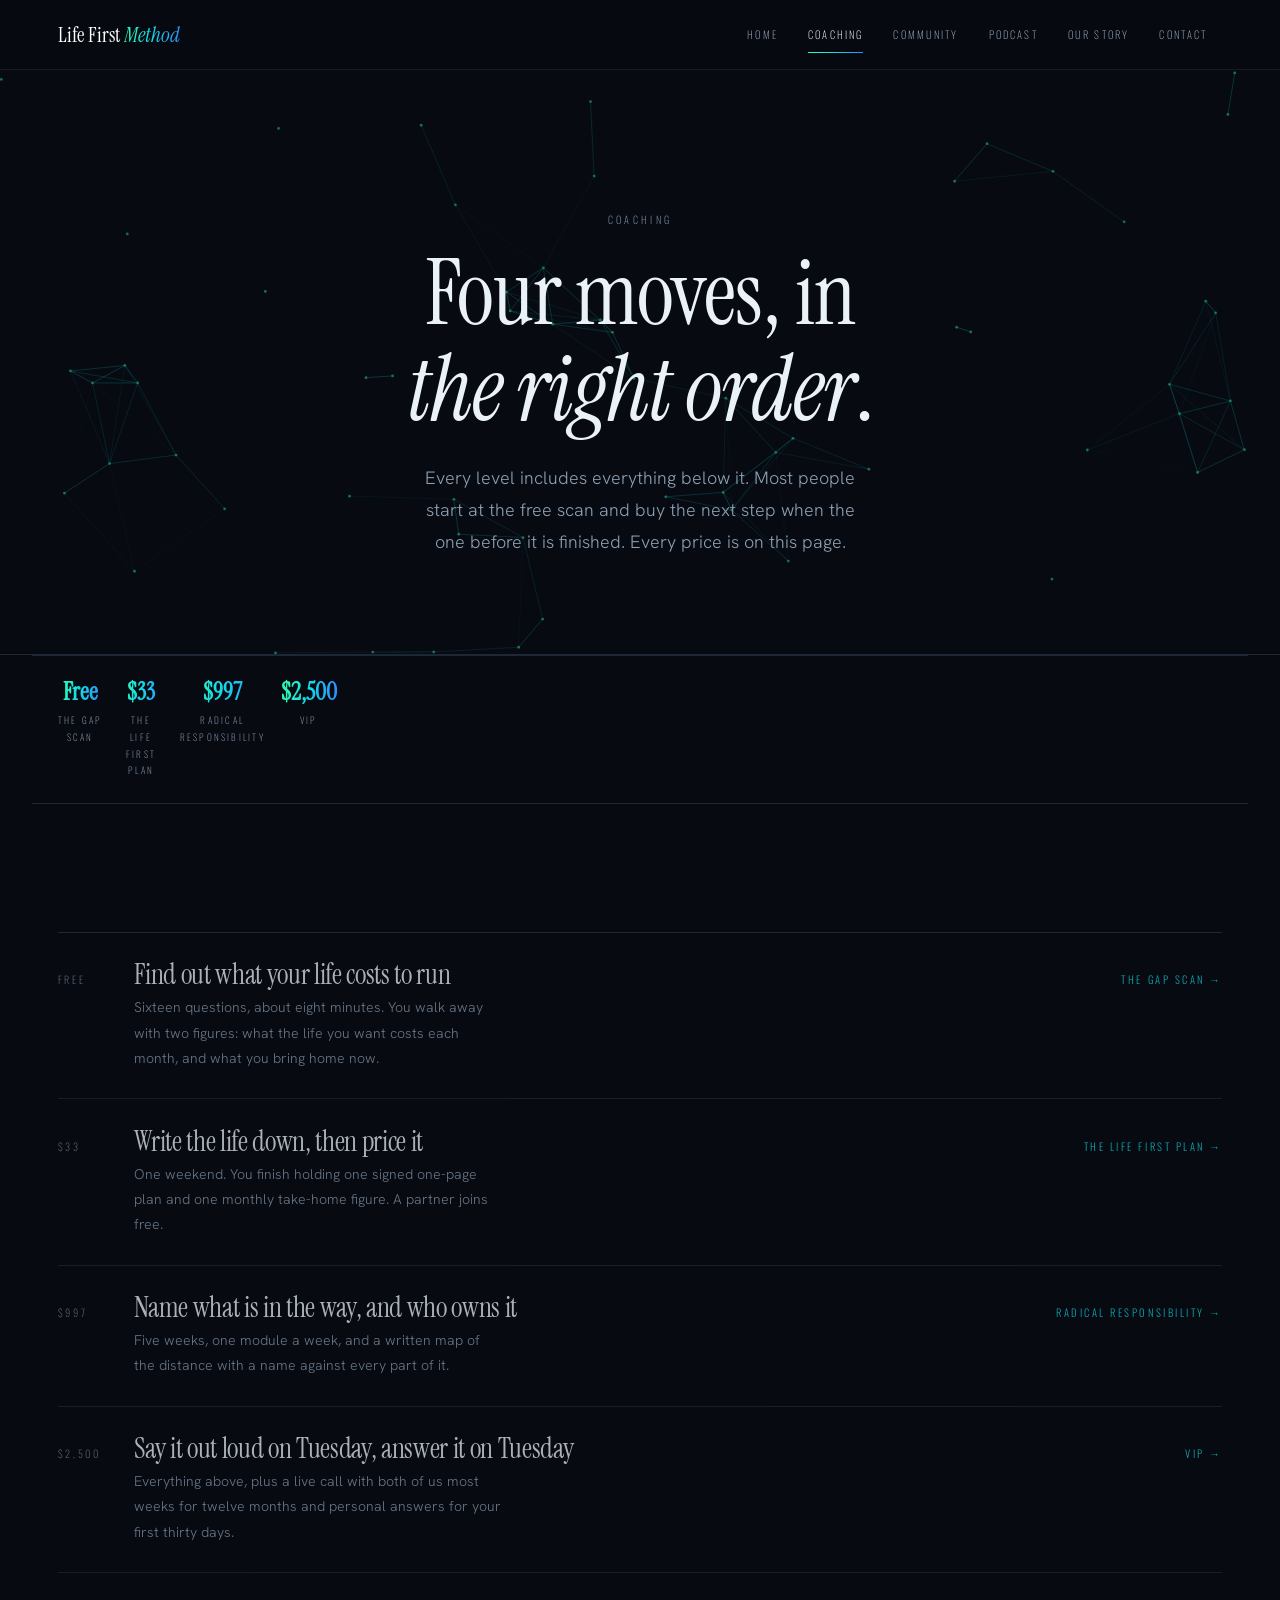
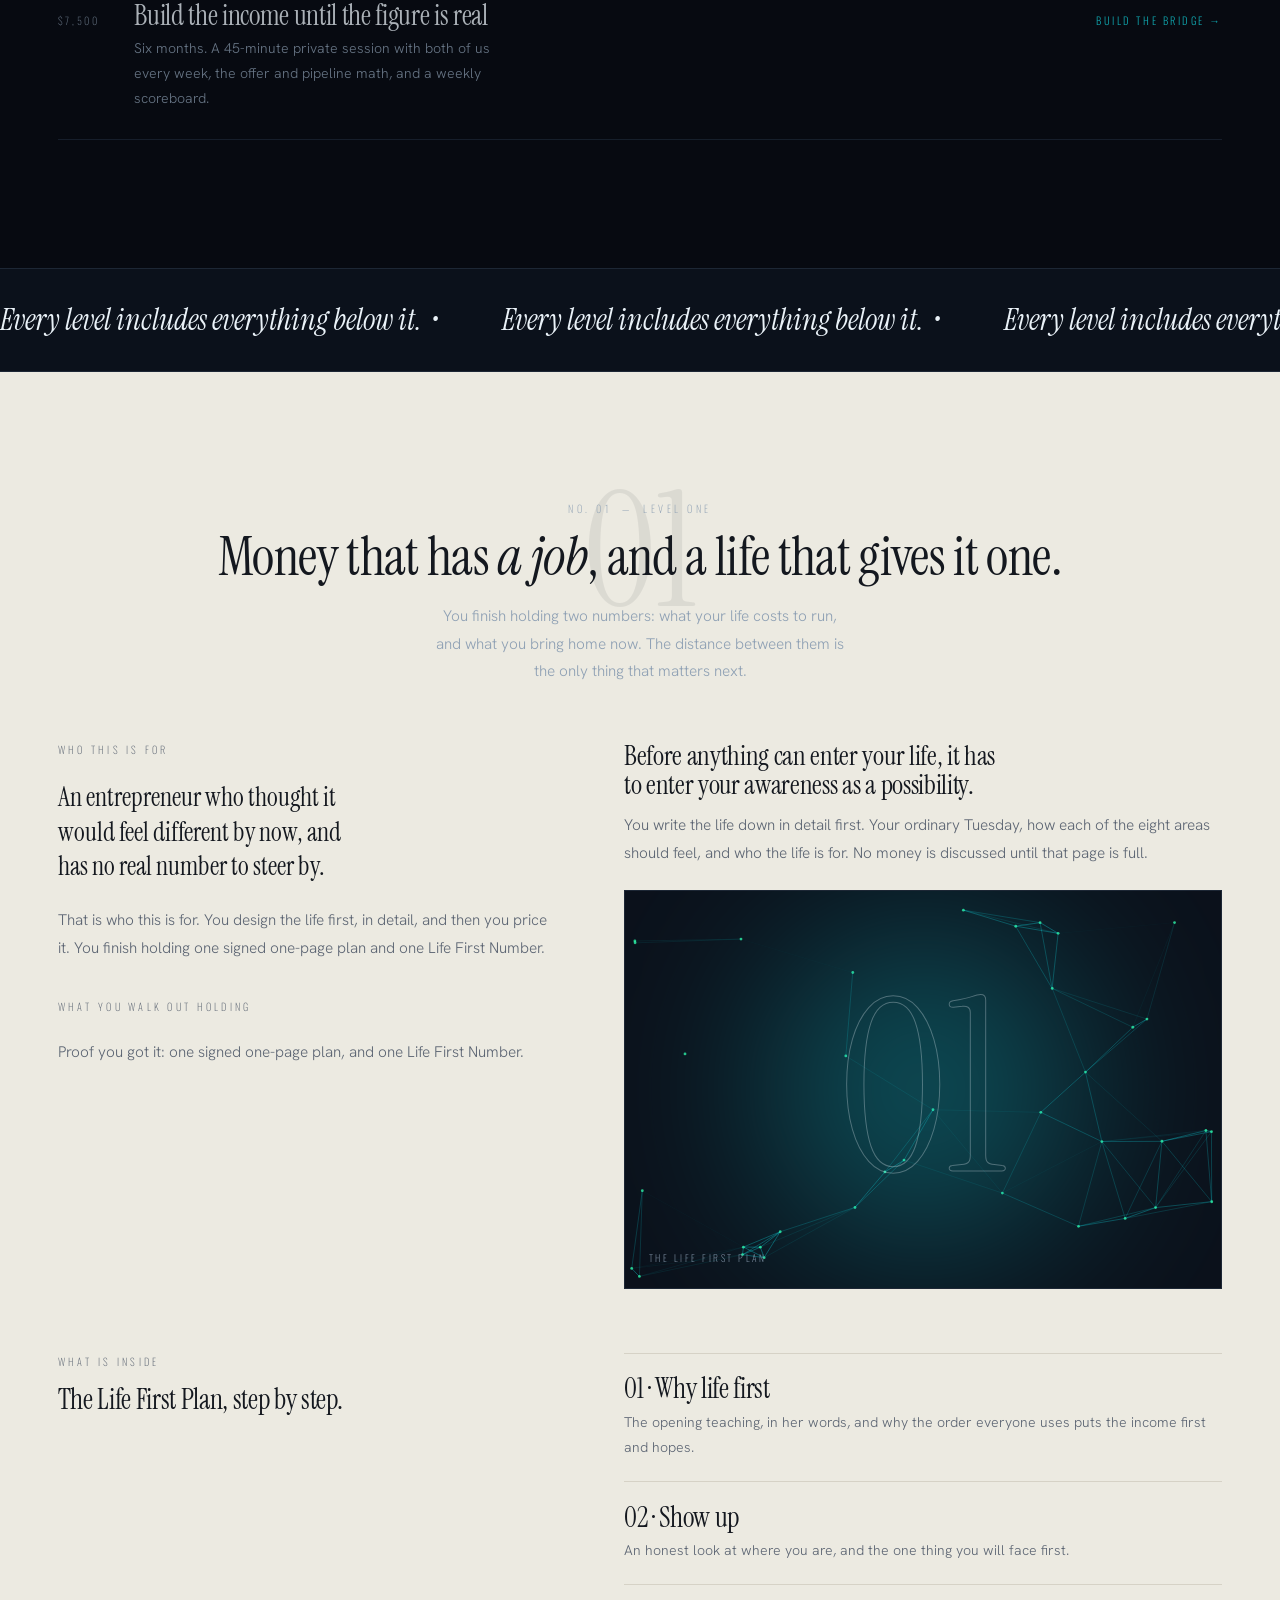
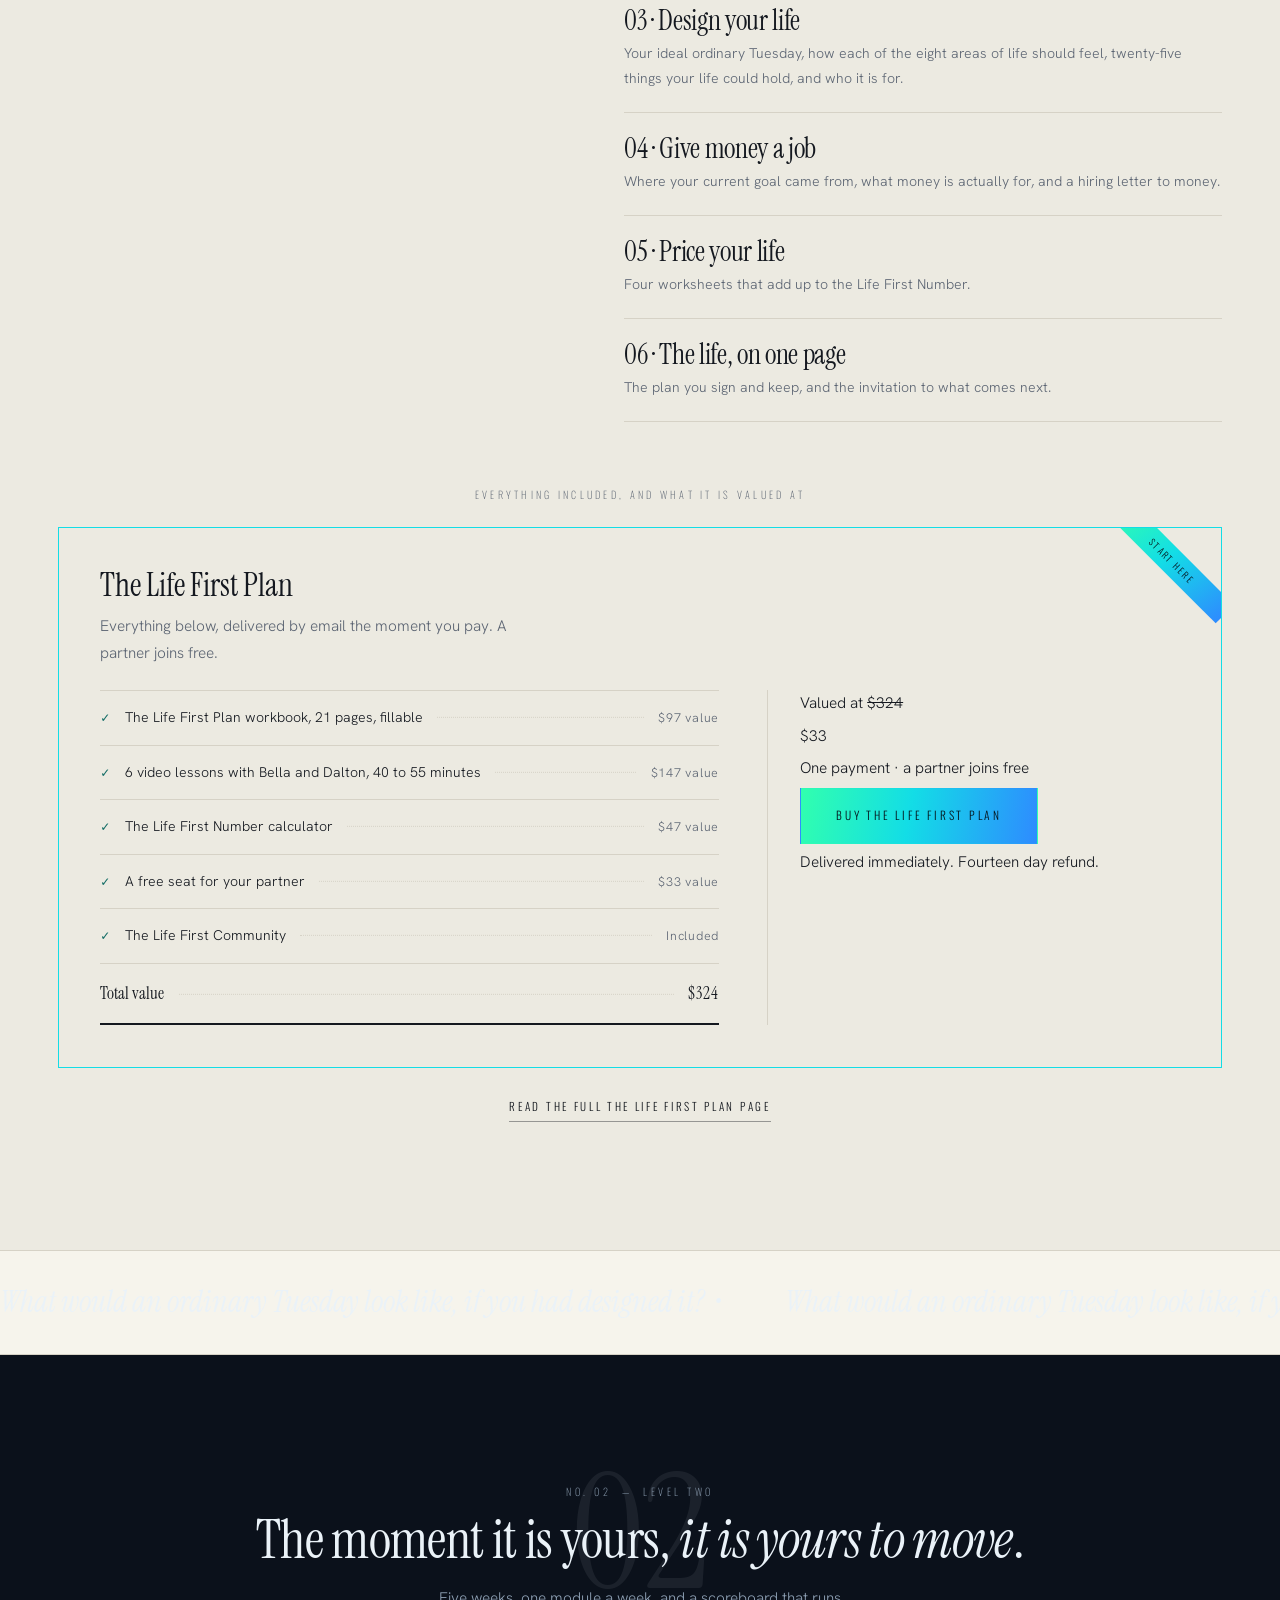
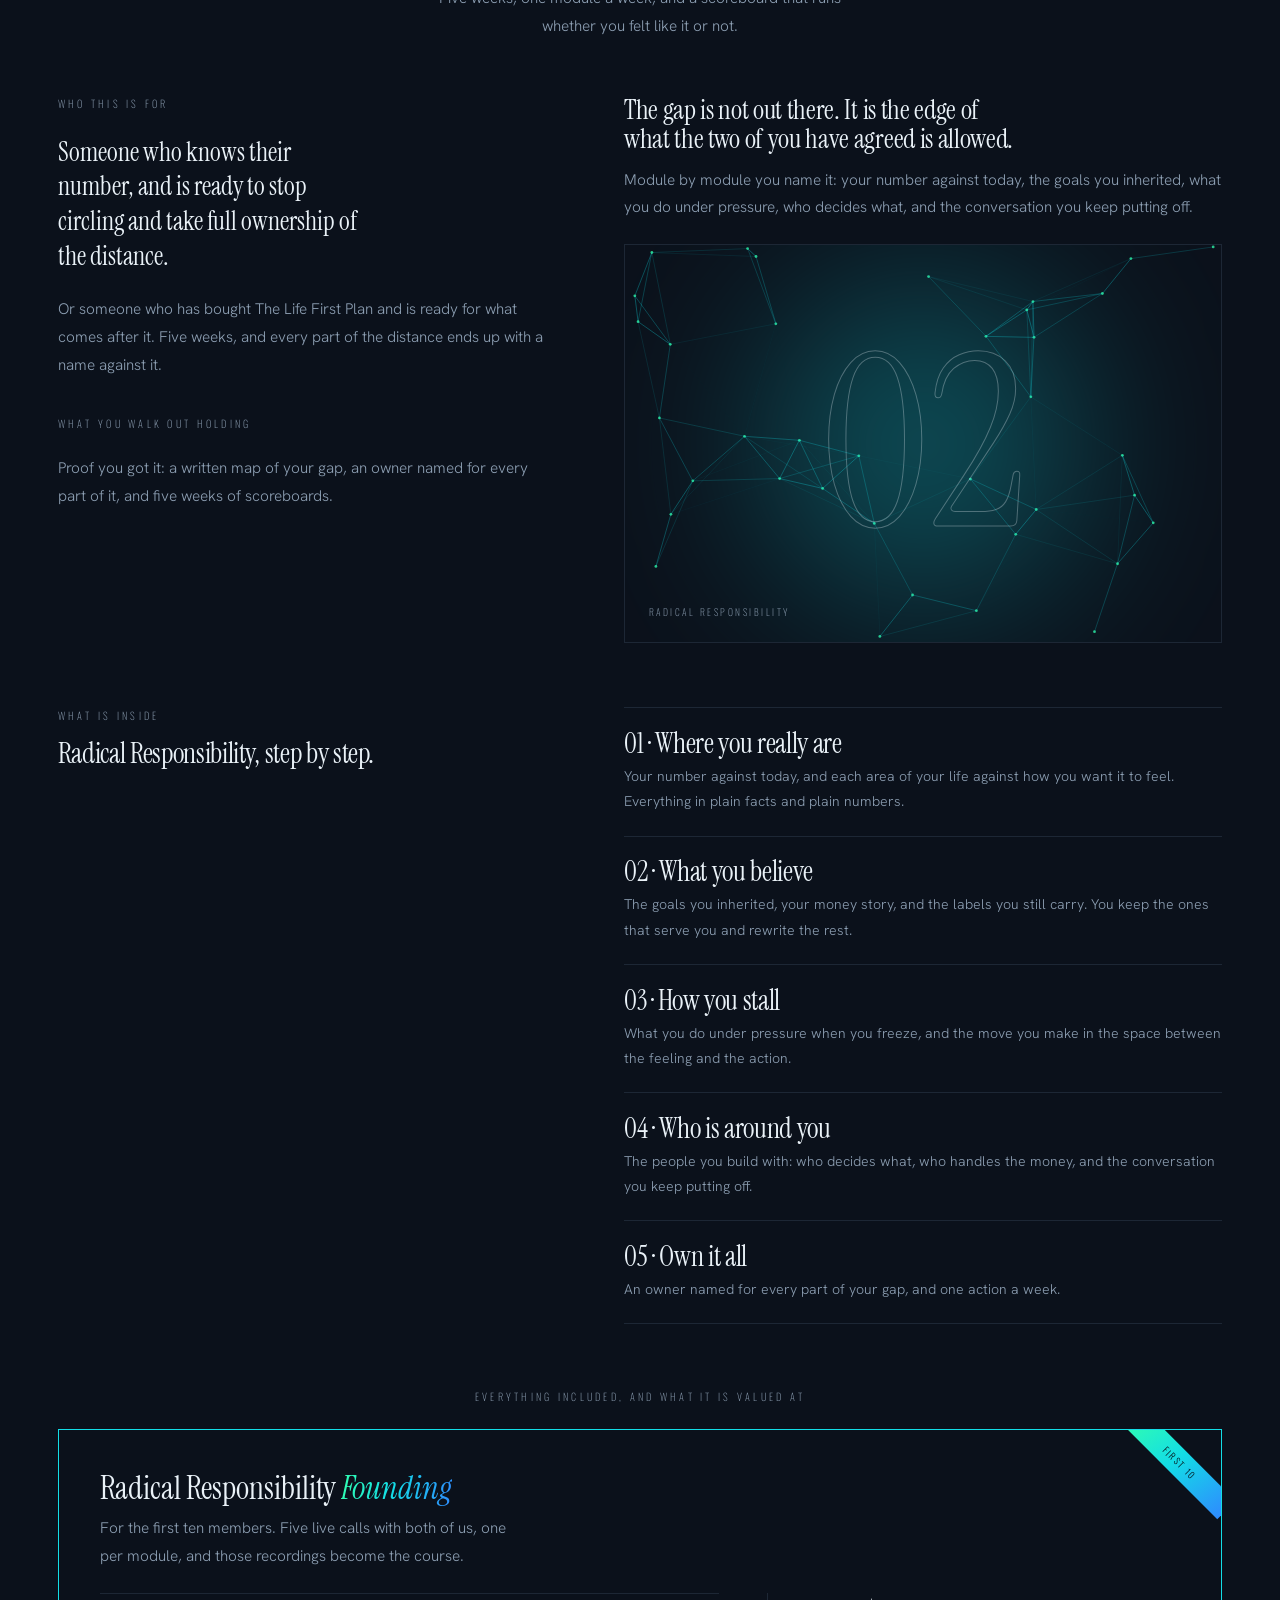
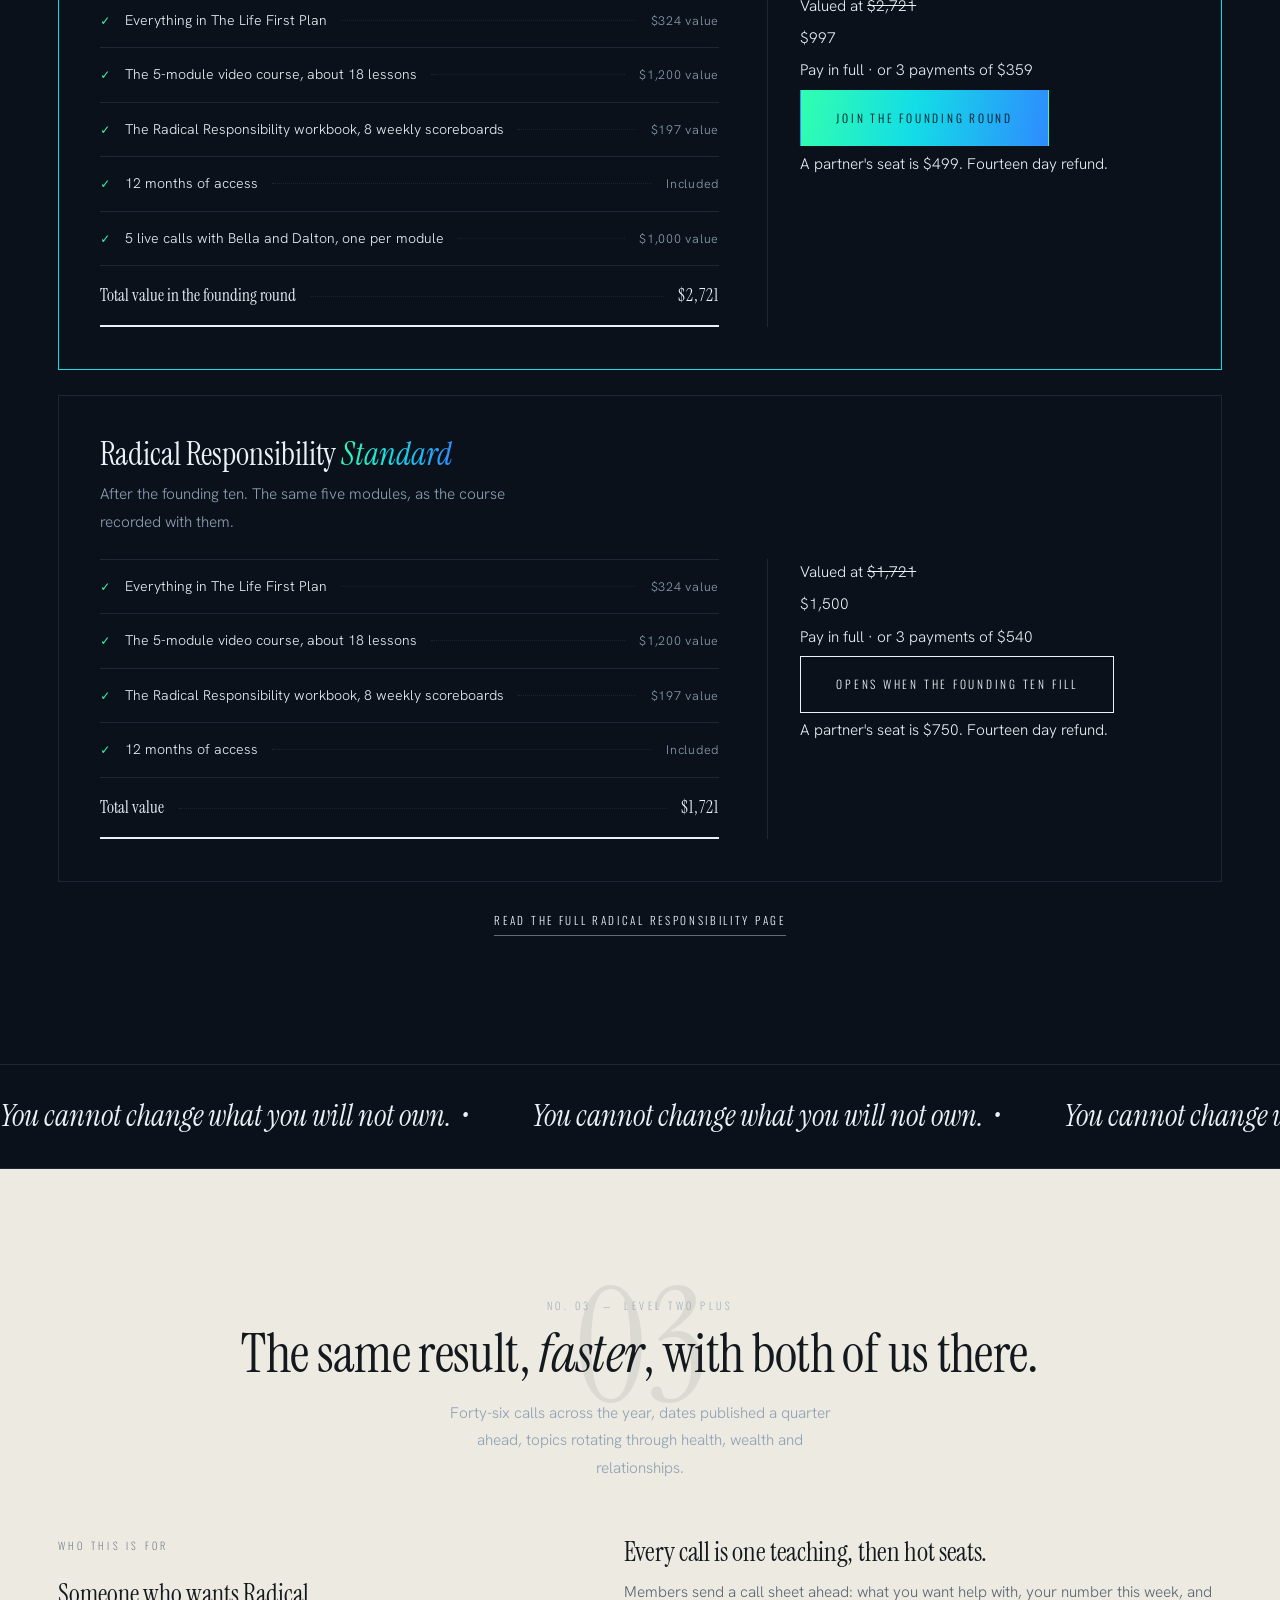
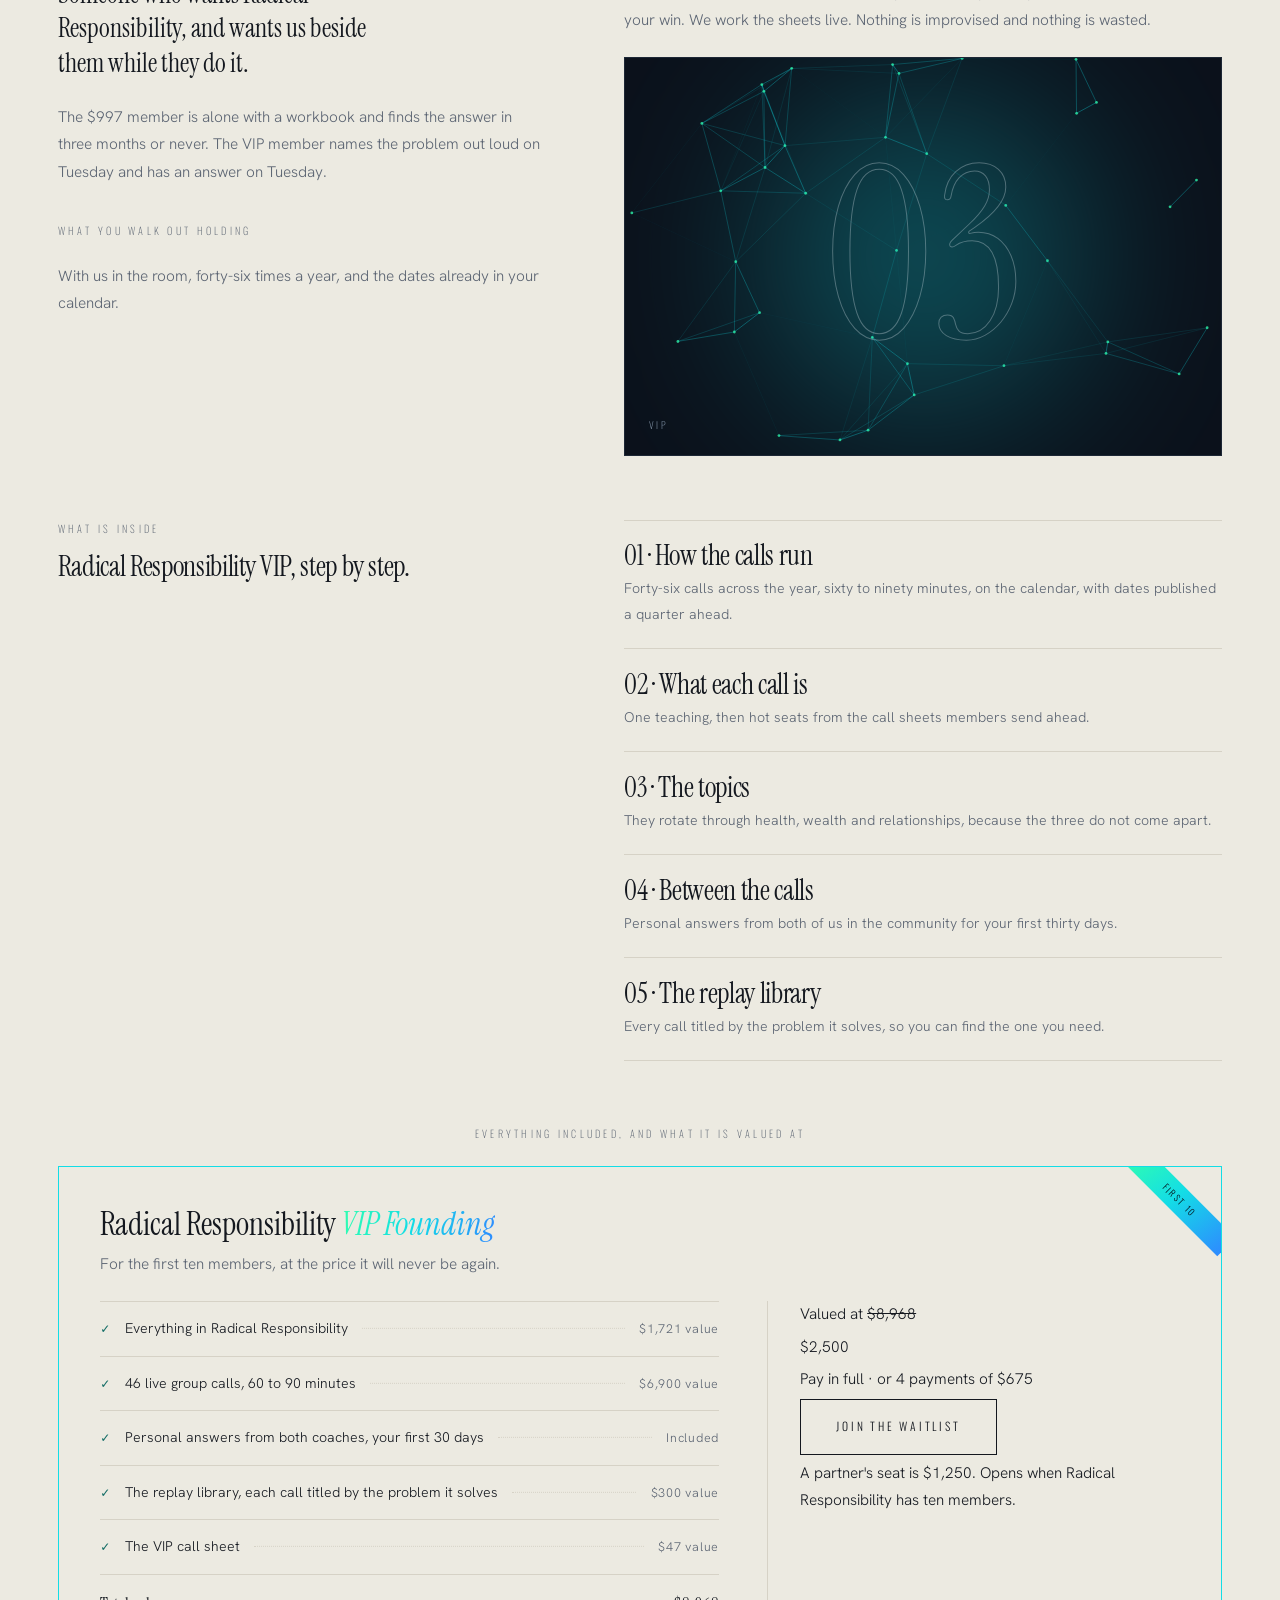
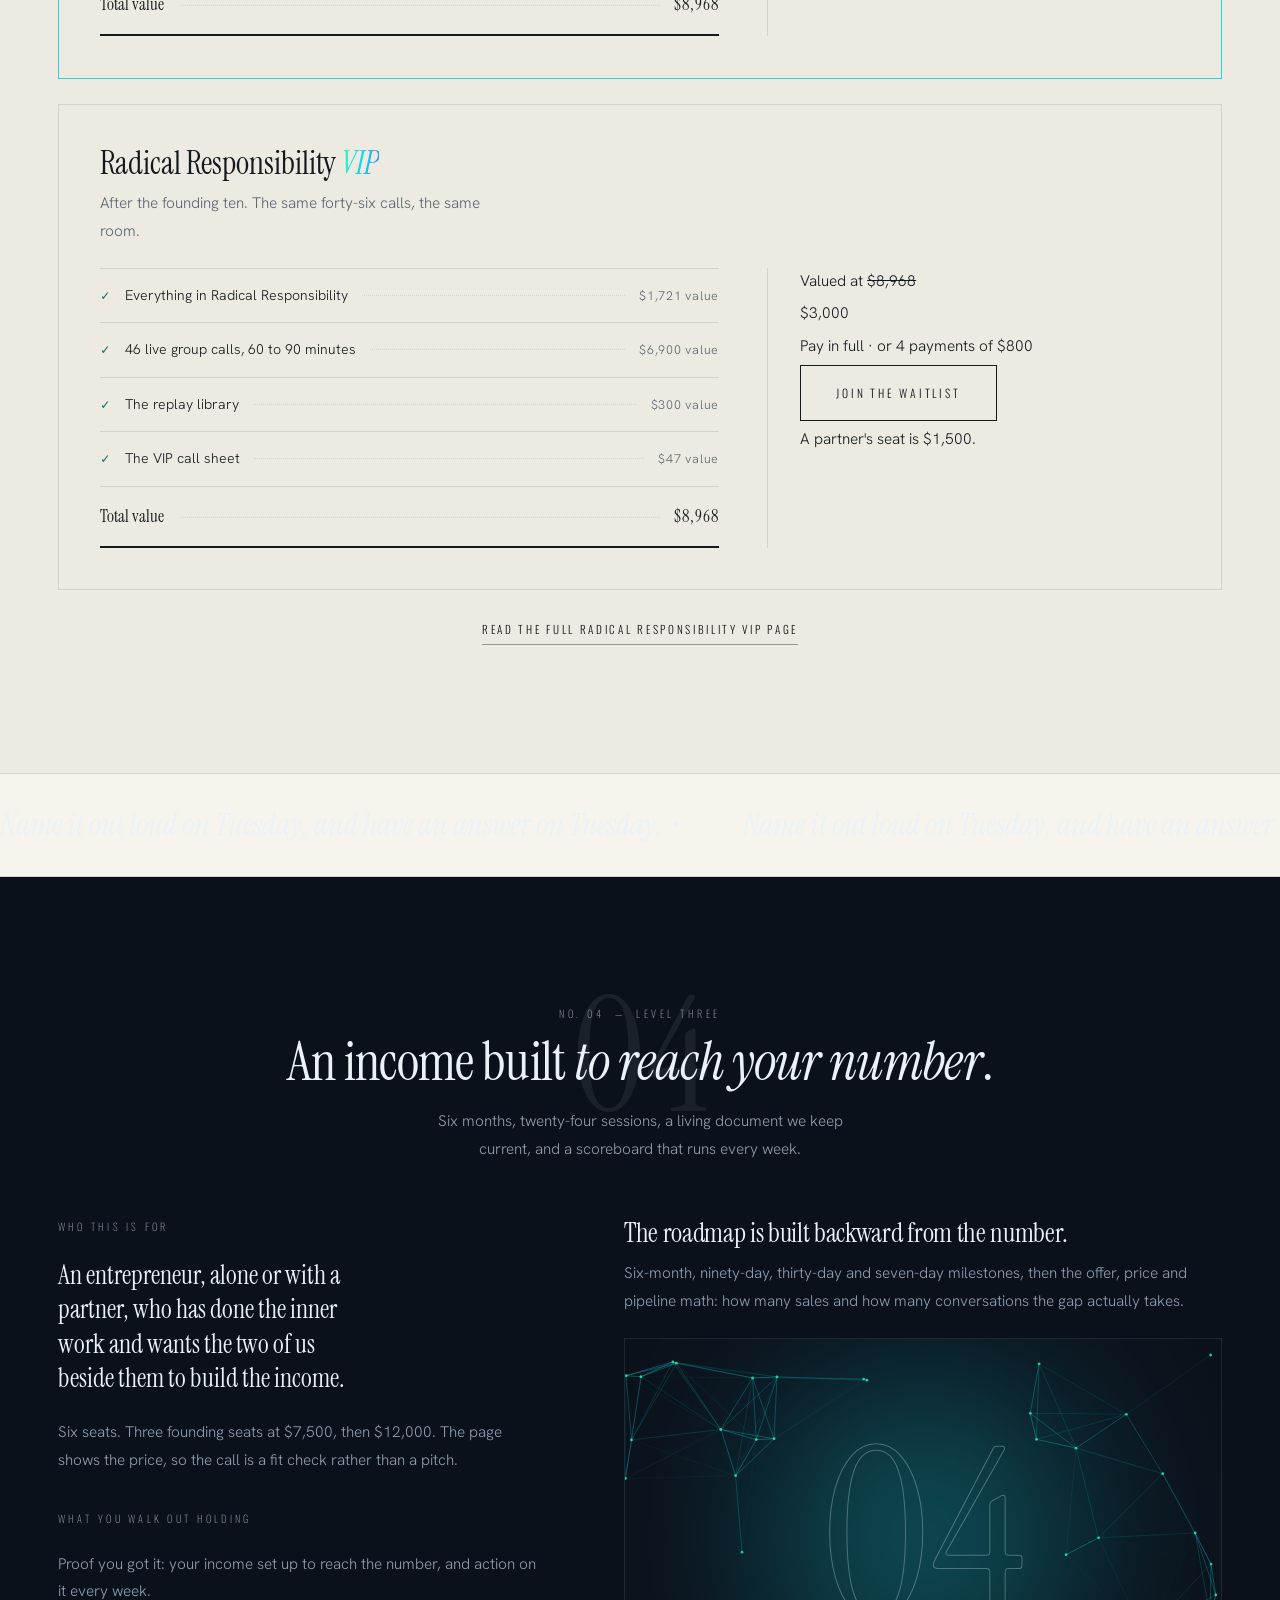
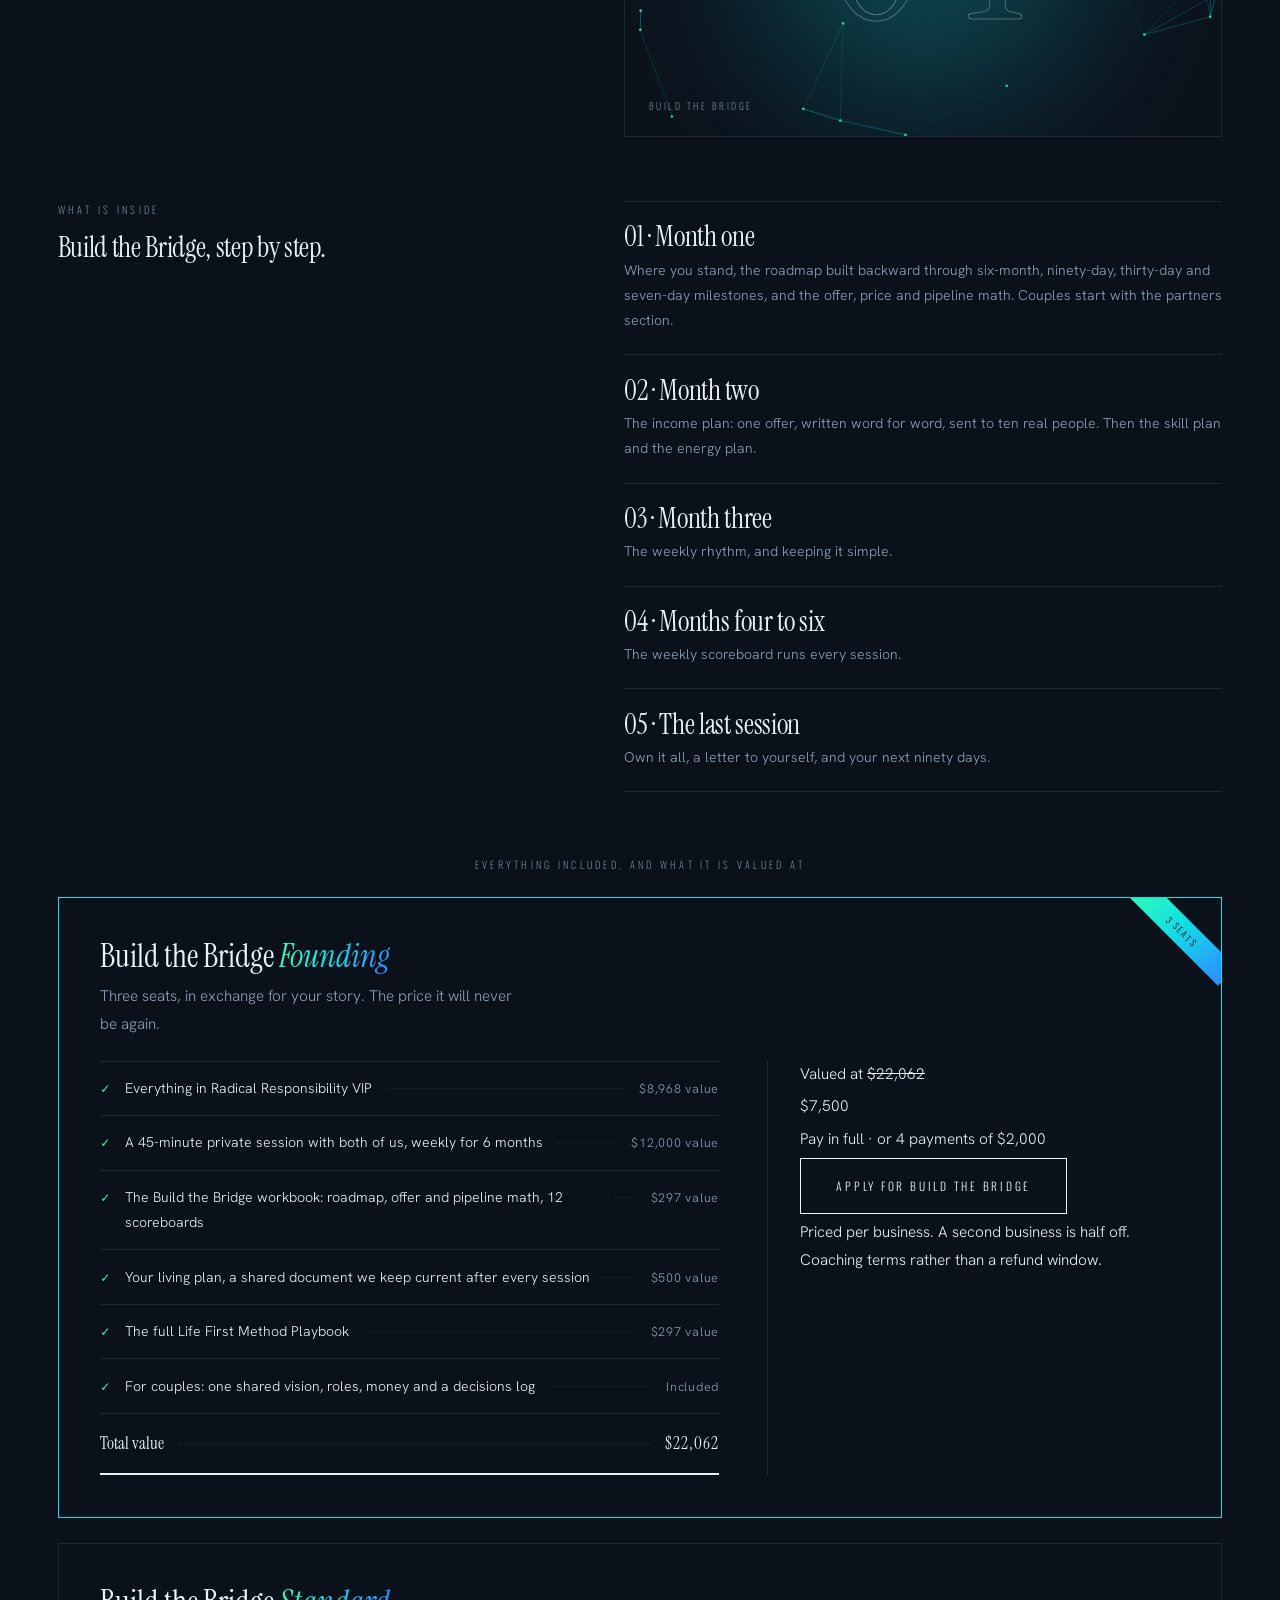
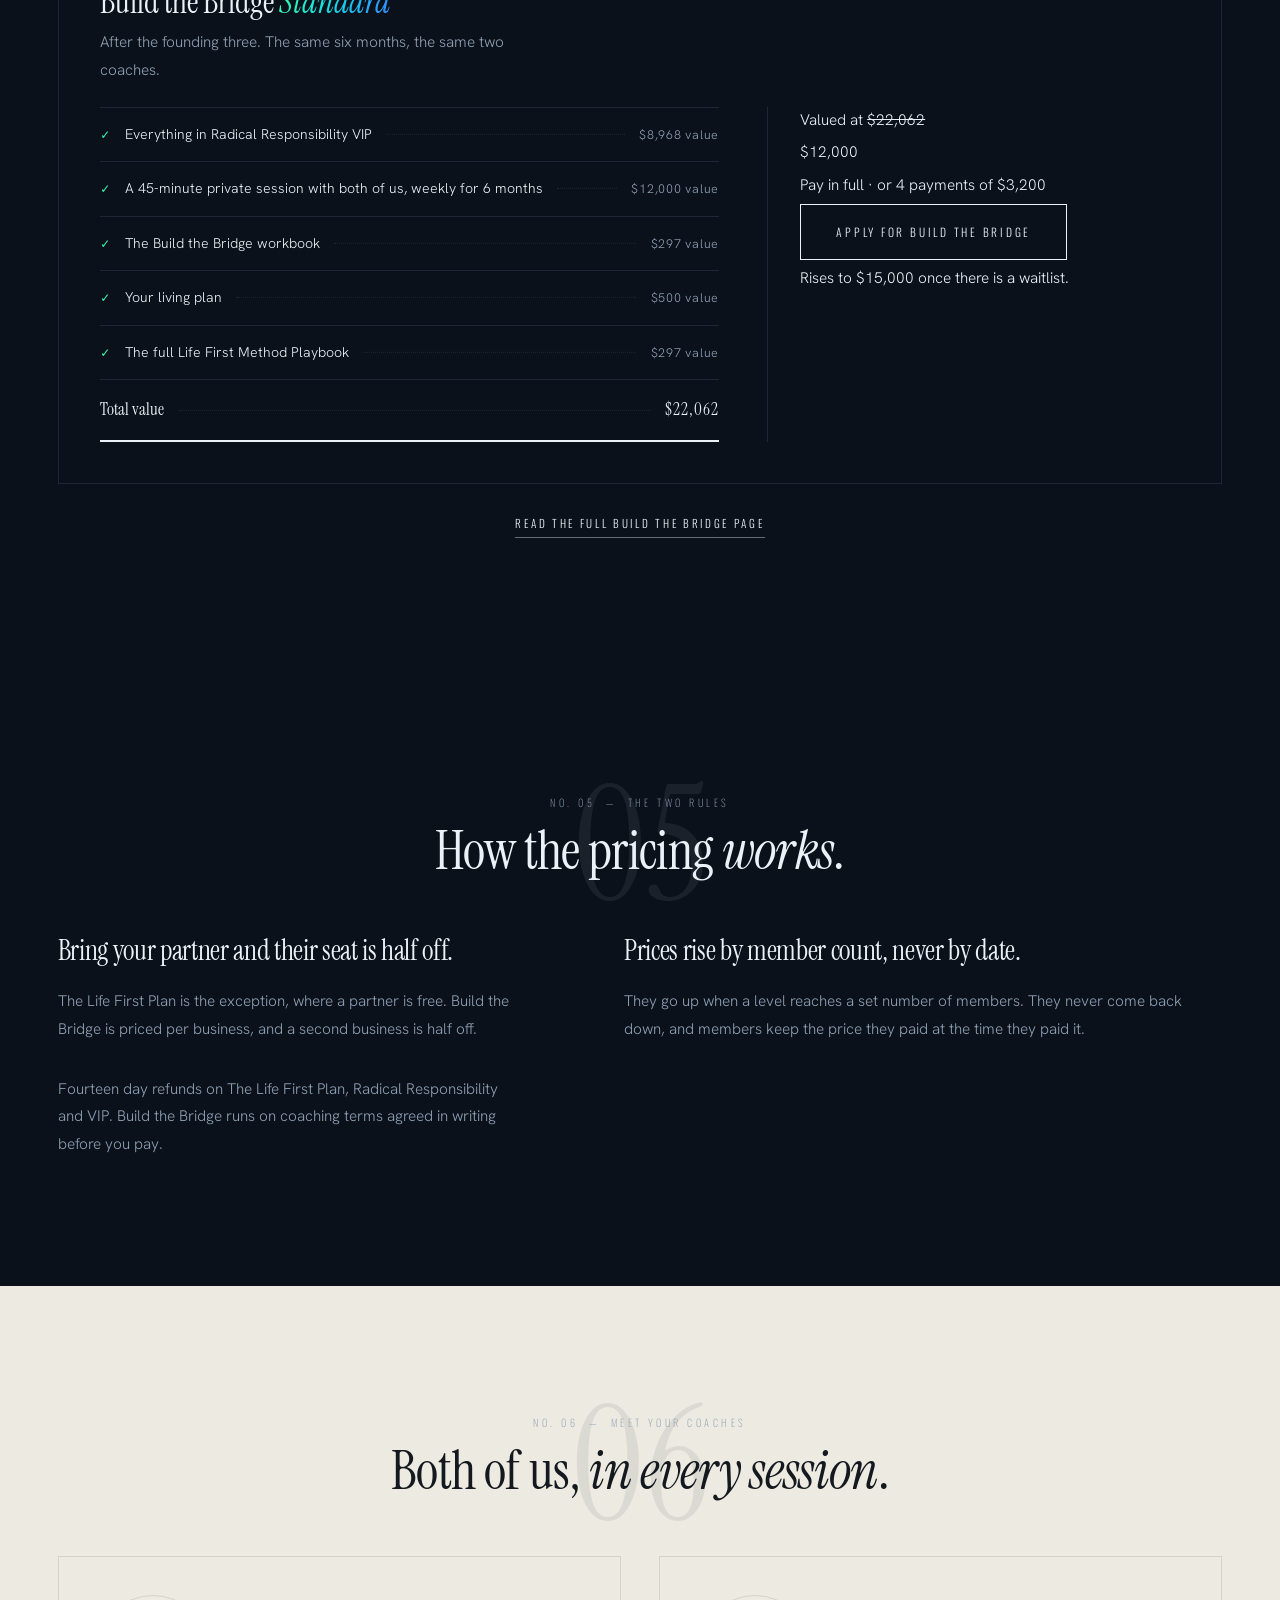
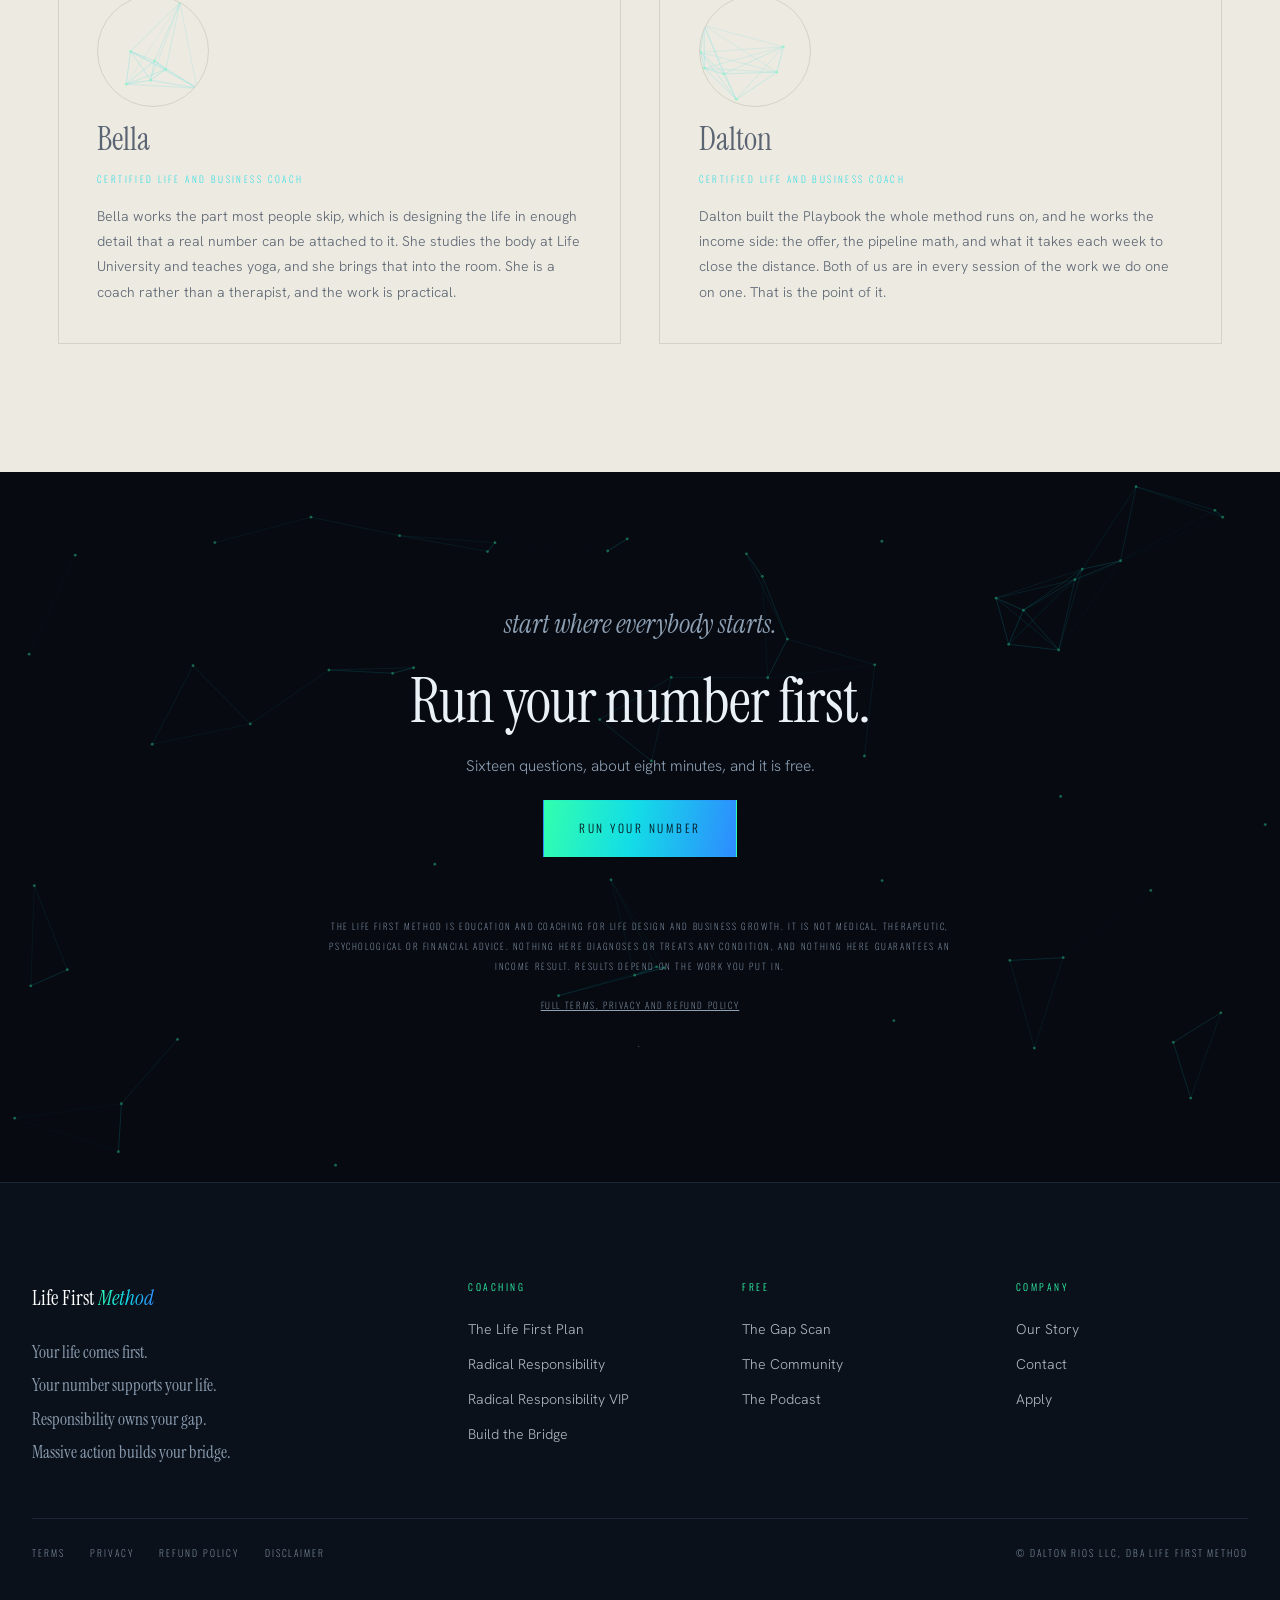
==== work.html @ 4bb2bdd2 "Life First Method: eleven real pages, value stacks on Coaching Six tabs that are six separate files," ====
<!doctype html><html lang="en"><head><meta charset="utf-8"><meta name="viewport" content="width=device-width,initial-scale=1,viewport-fit=cover"><title>Coaching | Life First Method</title><link rel="preconnect" href="https://fonts.gstatic.com" crossorigin><link href="https://fonts.googleapis.com/css2?family=Hanken+Grotesk:wght@300;400;500&family=Instrument+Serif:ital@0;1&family=Oswald:wght@200;300&display=swap" rel="stylesheet"><link rel="stylesheet" href="site.css"></head><body><div id="prog" aria-hidden="true"></div><nav><div class="bar"><a class="mark" href="index.html">Life First <i>Method</i></a><div class="tabs"><a href="index.html">Home</a><a href="work.html" aria-current="page">Coaching</a><a href="community.html">Community</a><a href="podcast.html">Podcast</a><a href="story.html">Our Story</a><a href="contact.html">Contact</a></div></div></nav>
<header class="phead"><canvas class="flow" data-alpha=".4" aria-hidden="true"></canvas><div class="wrap in" style="text-align:center">
  <p class="label rev" style="text-align:center">Coaching</p>
  <h1 class="rev" style="--d:80ms;margin-inline:auto;text-align:center">Four moves, in <i>the right order</i>.</h1>
  <p class="sub rev" style="--d:160ms;margin-inline:auto;text-align:center">Every level includes everything below it. Most people start at the free scan and buy the next step when the one before it is finished. Every price is on this page.</p>
</div></header>
<div class="wrap" style="border-block:1px solid var(--line)"><div class="stats" style="padding-block:1.5rem"><div class="stats"><div class="stat"><b style="font-size:clamp(1.1rem,2.4vw,1.5rem)">Free</b><span>The Gap Scan</span></div><div class="stat"><b style="font-size:clamp(1.1rem,2.4vw,1.5rem)">$33</b><span>The Life First Plan</span></div><div class="stat"><b style="font-size:clamp(1.1rem,2.4vw,1.5rem)">$997</b><span>Radical Responsibility</span></div><div class="stat"><b style="font-size:clamp(1.1rem,2.4vw,1.5rem)">$2,500</b><span>VIP</span></div></div></div></div>

<section><div class="wrap"><div class="ladder rev"><a class="rung" href="index.html#scan"><span class="n">Free</span><span><h3>Find out what your life costs to run</h3><p>Sixteen questions, about eight minutes. You walk away with two figures: what the life you want costs each month, and what you bring home now.</p></span><span class="go">The Gap Scan &rarr;</span></a><a class="rung" href="#level-01"><span class="n">$33</span><span><h3>Write the life down, then price it</h3><p>One weekend. You finish holding one signed one-page plan and one monthly take-home figure. A partner joins free.</p></span><span class="go">The Life First Plan &rarr;</span></a><a class="rung" href="#level-02"><span class="n">$997</span><span><h3>Name what is in the way, and who owns it</h3><p>Five weeks, one module a week, and a written map of the distance with a name against every part of it.</p></span><span class="go">Radical Responsibility &rarr;</span></a><a class="rung" href="#level-03"><span class="n">$2,500</span><span><h3>Say it out loud on Tuesday, answer it on Tuesday</h3><p>Everything above, plus a live call with both of us most weeks for twelve months and personal answers for your first thirty days.</p></span><span class="go">VIP &rarr;</span></a><a class="rung" href="#level-04"><span class="n">$7,500</span><span><h3>Build the income until the figure is real</h3><p>Six months. A 45-minute private session with both of us every week, the offer and pipeline math, and a weekly scoreboard.</p></span><span class="go">Build the Bridge &rarr;</span></a></div></div></section>
<div class="marq" aria-hidden="true"><div><span>Every level includes everything below it. &nbsp;&bull;&nbsp; </span><span>Every level includes everything below it. &nbsp;&bull;&nbsp; </span><span>Every level includes everything below it. &nbsp;&bull;&nbsp; </span></div></div>

<section class="light" id="level-01"><div class="wrap">
  <div class="numhead rev"><span class="ghost" aria-hidden="true">01</span><p class="no">No. 01 &nbsp;&mdash;&nbsp; Level one</p><h2>Money that has <i>a job</i>, and a life that gives it one.</h2><p class="sub">You finish holding two numbers: what your life costs to run, and what you bring home now. The distance between them is the only thing that matters next.</p></div>
  <div class="cols" style="margin-bottom:clamp(2.5rem,6vw,4rem)">
    <div class="stack rev">
      <p class="label">Who this is for</p>
      <p style="font-family:var(--serif);font-size:clamp(1.2rem,2.2vw,1.6rem);line-height:1.35;max-width:26ch">An entrepreneur who thought it would feel different by now, and has no real number to steer by.</p>
      <p class="soft measure">That is who this is for. You design the life first, in detail, and then you price it. You finish holding one signed one-page plan and one Life First Number.</p>
      <p class="label" style="margin-top:.8rem">What you walk out holding</p>
      <p class="soft measure">Proof you got it: one signed one-page plan, and one Life First Number.</p>
    </div>
    <div class="rev" style="--d:120ms">
      <h3 style="font-size:clamp(1.2rem,2.4vw,1.7rem);margin-bottom:.8rem">Before anything can enter your life, it has to enter your awareness as a possibility.</h3>
      <p class="soft" style="margin-bottom:1.4rem">You write the life down in detail first. Your ordinary Tuesday, how each of the eight areas should feel, and who the life is for. No money is discussed until that page is full.</p>
      <div class="art wide"><canvas class="flow" data-alpha=".35" aria-hidden="true"></canvas><div class="glow" style="width:20rem;height:20rem;background:#13DDE6" aria-hidden="true"></div><span class="numeral">01</span><p class="cap">The Life First Plan</p></div>
    </div>
  </div>

  <div class="cols" style="margin-bottom:clamp(2.5rem,6vw,4rem)">
    <div class="stack s rev"><p class="label">What is inside</p><h3>The Life First Plan, step by step.</h3></div>
    <div class="list rev" style="--d:100ms"><div class="li"><h3>01 &middot; Why life first</h3><p>The opening teaching, in her words, and why the order everyone uses puts the income first and hopes.</p></div><div class="li"><h3>02 &middot; Show up</h3><p>An honest look at where you are, and the one thing you will face first.</p></div><div class="li"><h3>03 &middot; Design your life</h3><p>Your ideal ordinary Tuesday, how each of the eight areas of life should feel, twenty-five things your life could hold, and who it is for.</p></div><div class="li"><h3>04 &middot; Give money a job</h3><p>Where your current goal came from, what money is actually for, and a hiring letter to money.</p></div><div class="li"><h3>05 &middot; Price your life</h3><p>Four worksheets that add up to the Life First Number.</p></div><div class="li"><h3>06 &middot; The life, on one page</h3><p>The plan you sign and keep, and the invitation to what comes next.</p></div></div>
  </div>

  <p class="label rev" style="text-align:center;margin-bottom:1.4rem">Everything included, and what it is valued at</p>
  <div class="plan hot rev"><span class="ribbon">Start here</span><p class="ptitle">The Life First Plan</p><p class="soft" style="margin-top:.7rem;max-width:46ch">Everything below, delivered by email the moment you pay. A partner joins free.</p><div class="planbody"><div><div class="stackbox"><div class="srow"><span class="tick">&#10003;</span><span class="what">The Life First Plan workbook, 21 pages, fillable</span><span class="dots"></span><span class="val">$97 value</span></div><div class="srow"><span class="tick">&#10003;</span><span class="what">6 video lessons with Bella and Dalton, 40 to 55 minutes</span><span class="dots"></span><span class="val">$147 value</span></div><div class="srow"><span class="tick">&#10003;</span><span class="what">The Life First Number calculator</span><span class="dots"></span><span class="val">$47 value</span></div><div class="srow"><span class="tick">&#10003;</span><span class="what">A free seat for your partner</span><span class="dots"></span><span class="val">$33 value</span></div><div class="srow"><span class="tick">&#10003;</span><span class="what">The Life First Community</span><span class="dots"></span><span class="val">Included</span></div><div class="srow total"><span class="what">Total value</span><span class="dots"></span><span class="val">$324</span></div></div></div><div class="priceside"><span class="was">Valued at <s>$324</s></span><span class="now">$33</span><span class="terms">One payment &middot; a partner joins free</span><a class="btn btn-key" href="https://buy.stripe.com/00w5kD6Sc6xf2SgbfxbV60a" rel="noopener">Buy The Life First Plan</a><p class="fine">Delivered immediately. Fourteen day refund.</p></div></div></div>
  <div style="text-align:center;margin-top:1.4rem"><a class="link rev" href="plan.html">Read the full The Life First Plan page</a></div>
</div></section>
<div class="marq" aria-hidden="true"><div><span>What would an ordinary Tuesday look like, if you had designed it? &nbsp;&bull;&nbsp; </span><span>What would an ordinary Tuesday look like, if you had designed it? &nbsp;&bull;&nbsp; </span><span>What would an ordinary Tuesday look like, if you had designed it? &nbsp;&bull;&nbsp; </span></div></div>
<section class="mid" id="level-02"><div class="wrap">
  <div class="numhead rev"><span class="ghost" aria-hidden="true">02</span><p class="no">No. 02 &nbsp;&mdash;&nbsp; Level two</p><h2>The moment it is yours, <i>it is yours to move</i>.</h2><p class="sub">Five weeks, one module a week, and a scoreboard that runs whether you felt like it or not.</p></div>
  <div class="cols" style="margin-bottom:clamp(2.5rem,6vw,4rem)">
    <div class="stack rev">
      <p class="label">Who this is for</p>
      <p style="font-family:var(--serif);font-size:clamp(1.2rem,2.2vw,1.6rem);line-height:1.35;max-width:26ch">Someone who knows their number, and is ready to stop circling and take full ownership of the distance.</p>
      <p class="soft measure">Or someone who has bought The Life First Plan and is ready for what comes after it. Five weeks, and every part of the distance ends up with a name against it.</p>
      <p class="label" style="margin-top:.8rem">What you walk out holding</p>
      <p class="soft measure">Proof you got it: a written map of your gap, an owner named for every part of it, and five weeks of scoreboards.</p>
    </div>
    <div class="rev" style="--d:120ms">
      <h3 style="font-size:clamp(1.2rem,2.4vw,1.7rem);margin-bottom:.8rem">The gap is not out there. It is the edge of what the two of you have agreed is allowed.</h3>
      <p class="soft" style="margin-bottom:1.4rem">Module by module you name it: your number against today, the goals you inherited, what you do under pressure, who decides what, and the conversation you keep putting off.</p>
      <div class="art wide"><canvas class="flow" data-alpha=".35" aria-hidden="true"></canvas><div class="glow" style="width:20rem;height:20rem;background:#13DDE6" aria-hidden="true"></div><span class="numeral">02</span><p class="cap">Radical Responsibility</p></div>
    </div>
  </div>

  <div class="cols" style="margin-bottom:clamp(2.5rem,6vw,4rem)">
    <div class="stack s rev"><p class="label">What is inside</p><h3>Radical Responsibility, step by step.</h3></div>
    <div class="list rev" style="--d:100ms"><div class="li"><h3>01 &middot; Where you really are</h3><p>Your number against today, and each area of your life against how you want it to feel. Everything in plain facts and plain numbers.</p></div><div class="li"><h3>02 &middot; What you believe</h3><p>The goals you inherited, your money story, and the labels you still carry. You keep the ones that serve you and rewrite the rest.</p></div><div class="li"><h3>03 &middot; How you stall</h3><p>What you do under pressure when you freeze, and the move you make in the space between the feeling and the action.</p></div><div class="li"><h3>04 &middot; Who is around you</h3><p>The people you build with: who decides what, who handles the money, and the conversation you keep putting off.</p></div><div class="li"><h3>05 &middot; Own it all</h3><p>An owner named for every part of your gap, and one action a week.</p></div></div>
  </div>

  <p class="label rev" style="text-align:center;margin-bottom:1.4rem">Everything included, and what it is valued at</p>
  <div class="plan hot rev"><span class="ribbon">First 10</span><p class="ptitle">Radical Responsibility <em>Founding</em></p><p class="soft" style="margin-top:.7rem;max-width:46ch">For the first ten members. Five live calls with both of us, one per module, and those recordings become the course.</p><div class="planbody"><div><div class="stackbox"><div class="srow"><span class="tick">&#10003;</span><span class="what">Everything in The Life First Plan</span><span class="dots"></span><span class="val">$324 value</span></div><div class="srow"><span class="tick">&#10003;</span><span class="what">The 5-module video course, about 18 lessons</span><span class="dots"></span><span class="val">$1,200 value</span></div><div class="srow"><span class="tick">&#10003;</span><span class="what">The Radical Responsibility workbook, 8 weekly scoreboards</span><span class="dots"></span><span class="val">$197 value</span></div><div class="srow"><span class="tick">&#10003;</span><span class="what">12 months of access</span><span class="dots"></span><span class="val">Included</span></div><div class="srow"><span class="tick">&#10003;</span><span class="what">5 live calls with Bella and Dalton, one per module</span><span class="dots"></span><span class="val">$1,000 value</span></div><div class="srow total"><span class="what">Total value in the founding round</span><span class="dots"></span><span class="val">$2,721</span></div></div></div><div class="priceside"><span class="was">Valued at <s>$2,721</s></span><span class="now">$997</span><span class="terms">Pay in full &middot; or 3 payments of $359</span><a class="btn btn-key" href="https://buy.stripe.com/aFaeVda4og7P78w2J1bV60b" rel="noopener">Join the founding round</a><p class="fine">A partner's seat is $499. Fourteen day refund.</p></div></div></div><div class="plan rev"><p class="ptitle">Radical Responsibility <em>Standard</em></p><p class="soft" style="margin-top:.7rem;max-width:46ch">After the founding ten. The same five modules, as the course recorded with them.</p><div class="planbody"><div><div class="stackbox"><div class="srow"><span class="tick">&#10003;</span><span class="what">Everything in The Life First Plan</span><span class="dots"></span><span class="val">$324 value</span></div><div class="srow"><span class="tick">&#10003;</span><span class="what">The 5-module video course, about 18 lessons</span><span class="dots"></span><span class="val">$1,200 value</span></div><div class="srow"><span class="tick">&#10003;</span><span class="what">The Radical Responsibility workbook, 8 weekly scoreboards</span><span class="dots"></span><span class="val">$197 value</span></div><div class="srow"><span class="tick">&#10003;</span><span class="what">12 months of access</span><span class="dots"></span><span class="val">Included</span></div><div class="srow total"><span class="what">Total value</span><span class="dots"></span><span class="val">$1,721</span></div></div></div><div class="priceside"><span class="was">Valued at <s>$1,721</s></span><span class="now">$1,500</span><span class="terms">Pay in full &middot; or 3 payments of $540</span><a class="btn" href="#faq">Opens when the founding ten fill</a><p class="fine">A partner's seat is $750. Fourteen day refund.</p></div></div></div>
  <div style="text-align:center;margin-top:1.4rem"><a class="link rev" href="radical.html">Read the full Radical Responsibility page</a></div>
</div></section>
<div class="marq" aria-hidden="true"><div><span>You cannot change what you will not own. &nbsp;&bull;&nbsp; </span><span>You cannot change what you will not own. &nbsp;&bull;&nbsp; </span><span>You cannot change what you will not own. &nbsp;&bull;&nbsp; </span></div></div>
<section class="light" id="level-03"><div class="wrap">
  <div class="numhead rev"><span class="ghost" aria-hidden="true">03</span><p class="no">No. 03 &nbsp;&mdash;&nbsp; Level two plus</p><h2>The same result, <i>faster</i>, with both of us there.</h2><p class="sub">Forty-six calls across the year, dates published a quarter ahead, topics rotating through health, wealth and relationships.</p></div>
  <div class="cols" style="margin-bottom:clamp(2.5rem,6vw,4rem)">
    <div class="stack rev">
      <p class="label">Who this is for</p>
      <p style="font-family:var(--serif);font-size:clamp(1.2rem,2.2vw,1.6rem);line-height:1.35;max-width:26ch">Someone who wants Radical Responsibility, and wants us beside them while they do it.</p>
      <p class="soft measure">The $997 member is alone with a workbook and finds the answer in three months or never. The VIP member names the problem out loud on Tuesday and has an answer on Tuesday.</p>
      <p class="label" style="margin-top:.8rem">What you walk out holding</p>
      <p class="soft measure">With us in the room, forty-six times a year, and the dates already in your calendar.</p>
    </div>
    <div class="rev" style="--d:120ms">
      <h3 style="font-size:clamp(1.2rem,2.4vw,1.7rem);margin-bottom:.8rem">Every call is one teaching, then hot seats.</h3>
      <p class="soft" style="margin-bottom:1.4rem">Members send a call sheet ahead: what you want help with, your number this week, and your win. We work the sheets live. Nothing is improvised and nothing is wasted.</p>
      <div class="art wide"><canvas class="flow" data-alpha=".35" aria-hidden="true"></canvas><div class="glow" style="width:20rem;height:20rem;background:#13DDE6" aria-hidden="true"></div><span class="numeral">03</span><p class="cap">VIP</p></div>
    </div>
  </div>

  <div class="cols" style="margin-bottom:clamp(2.5rem,6vw,4rem)">
    <div class="stack s rev"><p class="label">What is inside</p><h3>Radical Responsibility VIP, step by step.</h3></div>
    <div class="list rev" style="--d:100ms"><div class="li"><h3>01 &middot; How the calls run</h3><p>Forty-six calls across the year, sixty to ninety minutes, on the calendar, with dates published a quarter ahead.</p></div><div class="li"><h3>02 &middot; What each call is</h3><p>One teaching, then hot seats from the call sheets members send ahead.</p></div><div class="li"><h3>03 &middot; The topics</h3><p>They rotate through health, wealth and relationships, because the three do not come apart.</p></div><div class="li"><h3>04 &middot; Between the calls</h3><p>Personal answers from both of us in the community for your first thirty days.</p></div><div class="li"><h3>05 &middot; The replay library</h3><p>Every call titled by the problem it solves, so you can find the one you need.</p></div></div>
  </div>

  <p class="label rev" style="text-align:center;margin-bottom:1.4rem">Everything included, and what it is valued at</p>
  <div class="plan hot rev"><span class="ribbon">First 10</span><p class="ptitle">Radical Responsibility <em>VIP Founding</em></p><p class="soft" style="margin-top:.7rem;max-width:46ch">For the first ten members, at the price it will never be again.</p><div class="planbody"><div><div class="stackbox"><div class="srow"><span class="tick">&#10003;</span><span class="what">Everything in Radical Responsibility</span><span class="dots"></span><span class="val">$1,721 value</span></div><div class="srow"><span class="tick">&#10003;</span><span class="what">46 live group calls, 60 to 90 minutes</span><span class="dots"></span><span class="val">$6,900 value</span></div><div class="srow"><span class="tick">&#10003;</span><span class="what">Personal answers from both coaches, your first 30 days</span><span class="dots"></span><span class="val">Included</span></div><div class="srow"><span class="tick">&#10003;</span><span class="what">The replay library, each call titled by the problem it solves</span><span class="dots"></span><span class="val">$300 value</span></div><div class="srow"><span class="tick">&#10003;</span><span class="what">The VIP call sheet</span><span class="dots"></span><span class="val">$47 value</span></div><div class="srow total"><span class="what">Total value</span><span class="dots"></span><span class="val">$8,968</span></div></div></div><div class="priceside"><span class="was">Valued at <s>$8,968</s></span><span class="now">$2,500</span><span class="terms">Pay in full &middot; or 4 payments of $675</span><a class="btn" href="#faq">Join the waitlist</a><p class="fine">A partner's seat is $1,250. Opens when Radical Responsibility has ten members.</p></div></div></div><div class="plan rev"><p class="ptitle">Radical Responsibility <em>VIP</em></p><p class="soft" style="margin-top:.7rem;max-width:46ch">After the founding ten. The same forty-six calls, the same room.</p><div class="planbody"><div><div class="stackbox"><div class="srow"><span class="tick">&#10003;</span><span class="what">Everything in Radical Responsibility</span><span class="dots"></span><span class="val">$1,721 value</span></div><div class="srow"><span class="tick">&#10003;</span><span class="what">46 live group calls, 60 to 90 minutes</span><span class="dots"></span><span class="val">$6,900 value</span></div><div class="srow"><span class="tick">&#10003;</span><span class="what">The replay library</span><span class="dots"></span><span class="val">$300 value</span></div><div class="srow"><span class="tick">&#10003;</span><span class="what">The VIP call sheet</span><span class="dots"></span><span class="val">$47 value</span></div><div class="srow total"><span class="what">Total value</span><span class="dots"></span><span class="val">$8,968</span></div></div></div><div class="priceside"><span class="was">Valued at <s>$8,968</s></span><span class="now">$3,000</span><span class="terms">Pay in full &middot; or 4 payments of $800</span><a class="btn" href="#faq">Join the waitlist</a><p class="fine">A partner's seat is $1,500.</p></div></div></div>
  <div style="text-align:center;margin-top:1.4rem"><a class="link rev" href="vip.html">Read the full Radical Responsibility VIP page</a></div>
</div></section>
<div class="marq" aria-hidden="true"><div><span>Name it out loud on Tuesday, and have an answer on Tuesday. &nbsp;&bull;&nbsp; </span><span>Name it out loud on Tuesday, and have an answer on Tuesday. &nbsp;&bull;&nbsp; </span><span>Name it out loud on Tuesday, and have an answer on Tuesday. &nbsp;&bull;&nbsp; </span></div></div>
<section class="mid" id="level-04"><div class="wrap">
  <div class="numhead rev"><span class="ghost" aria-hidden="true">04</span><p class="no">No. 04 &nbsp;&mdash;&nbsp; Level three</p><h2>An income built <i>to reach your number</i>.</h2><p class="sub">Six months, twenty-four sessions, a living document we keep current, and a scoreboard that runs every week.</p></div>
  <div class="cols" style="margin-bottom:clamp(2.5rem,6vw,4rem)">
    <div class="stack rev">
      <p class="label">Who this is for</p>
      <p style="font-family:var(--serif);font-size:clamp(1.2rem,2.2vw,1.6rem);line-height:1.35;max-width:26ch">An entrepreneur, alone or with a partner, who has done the inner work and wants the two of us beside them to build the income.</p>
      <p class="soft measure">Six seats. Three founding seats at $7,500, then $12,000. The page shows the price, so the call is a fit check rather than a pitch.</p>
      <p class="label" style="margin-top:.8rem">What you walk out holding</p>
      <p class="soft measure">Proof you got it: your income set up to reach the number, and action on it every week.</p>
    </div>
    <div class="rev" style="--d:120ms">
      <h3 style="font-size:clamp(1.2rem,2.4vw,1.7rem);margin-bottom:.8rem">The roadmap is built backward from the number.</h3>
      <p class="soft" style="margin-bottom:1.4rem">Six-month, ninety-day, thirty-day and seven-day milestones, then the offer, price and pipeline math: how many sales and how many conversations the gap actually takes.</p>
      <div class="art wide"><canvas class="flow" data-alpha=".35" aria-hidden="true"></canvas><div class="glow" style="width:20rem;height:20rem;background:#13DDE6" aria-hidden="true"></div><span class="numeral">04</span><p class="cap">Build the Bridge</p></div>
    </div>
  </div>

  <div class="cols" style="margin-bottom:clamp(2.5rem,6vw,4rem)">
    <div class="stack s rev"><p class="label">What is inside</p><h3>Build the Bridge, step by step.</h3></div>
    <div class="list rev" style="--d:100ms"><div class="li"><h3>01 &middot; Month one</h3><p>Where you stand, the roadmap built backward through six-month, ninety-day, thirty-day and seven-day milestones, and the offer, price and pipeline math. Couples start with the partners section.</p></div><div class="li"><h3>02 &middot; Month two</h3><p>The income plan: one offer, written word for word, sent to ten real people. Then the skill plan and the energy plan.</p></div><div class="li"><h3>03 &middot; Month three</h3><p>The weekly rhythm, and keeping it simple.</p></div><div class="li"><h3>04 &middot; Months four to six</h3><p>The weekly scoreboard runs every session.</p></div><div class="li"><h3>05 &middot; The last session</h3><p>Own it all, a letter to yourself, and your next ninety days.</p></div></div>
  </div>

  <p class="label rev" style="text-align:center;margin-bottom:1.4rem">Everything included, and what it is valued at</p>
  <div class="plan hot rev"><span class="ribbon">3 seats</span><p class="ptitle">Build the Bridge <em>Founding</em></p><p class="soft" style="margin-top:.7rem;max-width:46ch">Three seats, in exchange for your story. The price it will never be again.</p><div class="planbody"><div><div class="stackbox"><div class="srow"><span class="tick">&#10003;</span><span class="what">Everything in Radical Responsibility VIP</span><span class="dots"></span><span class="val">$8,968 value</span></div><div class="srow"><span class="tick">&#10003;</span><span class="what">A 45-minute private session with both of us, weekly for 6 months</span><span class="dots"></span><span class="val">$12,000 value</span></div><div class="srow"><span class="tick">&#10003;</span><span class="what">The Build the Bridge workbook: roadmap, offer and pipeline math, 12 scoreboards</span><span class="dots"></span><span class="val">$297 value</span></div><div class="srow"><span class="tick">&#10003;</span><span class="what">Your living plan, a shared document we keep current after every session</span><span class="dots"></span><span class="val">$500 value</span></div><div class="srow"><span class="tick">&#10003;</span><span class="what">The full Life First Method Playbook</span><span class="dots"></span><span class="val">$297 value</span></div><div class="srow"><span class="tick">&#10003;</span><span class="what">For couples: one shared vision, roles, money and a decisions log</span><span class="dots"></span><span class="val">Included</span></div><div class="srow total"><span class="what">Total value</span><span class="dots"></span><span class="val">$22,062</span></div></div></div><div class="priceside"><span class="was">Valued at <s>$22,062</s></span><span class="now">$7,500</span><span class="terms">Pay in full &middot; or 4 payments of $2,000</span><a class="btn" href="#faq">Apply for Build the Bridge</a><p class="fine">Priced per business. A second business is half off. Coaching terms rather than a refund window.</p></div></div></div><div class="plan rev"><p class="ptitle">Build the Bridge <em>Standard</em></p><p class="soft" style="margin-top:.7rem;max-width:46ch">After the founding three. The same six months, the same two coaches.</p><div class="planbody"><div><div class="stackbox"><div class="srow"><span class="tick">&#10003;</span><span class="what">Everything in Radical Responsibility VIP</span><span class="dots"></span><span class="val">$8,968 value</span></div><div class="srow"><span class="tick">&#10003;</span><span class="what">A 45-minute private session with both of us, weekly for 6 months</span><span class="dots"></span><span class="val">$12,000 value</span></div><div class="srow"><span class="tick">&#10003;</span><span class="what">The Build the Bridge workbook</span><span class="dots"></span><span class="val">$297 value</span></div><div class="srow"><span class="tick">&#10003;</span><span class="what">Your living plan</span><span class="dots"></span><span class="val">$500 value</span></div><div class="srow"><span class="tick">&#10003;</span><span class="what">The full Life First Method Playbook</span><span class="dots"></span><span class="val">$297 value</span></div><div class="srow total"><span class="what">Total value</span><span class="dots"></span><span class="val">$22,062</span></div></div></div><div class="priceside"><span class="was">Valued at <s>$22,062</s></span><span class="now">$12,000</span><span class="terms">Pay in full &middot; or 4 payments of $3,200</span><a class="btn" href="#faq">Apply for Build the Bridge</a><p class="fine">Rises to $15,000 once there is a waitlist.</p></div></div></div>
  <div style="text-align:center;margin-top:1.4rem"><a class="link rev" href="bridge.html">Read the full Build the Bridge page</a></div>
</div></section>


<section class="mid"><div class="wrap"><div class="numhead rev"><span class="ghost" aria-hidden="true">05</span><p class="no">No. 05 &nbsp;&mdash;&nbsp; The two rules</p><h2>How the pricing <i>works</i>.</h2></div>
  <div class="cols">
    <div class="stack rev"><h3>Bring your partner and their seat is half off.</h3>
      <p class="soft">The Life First Plan is the exception, where a partner is free. Build the Bridge is priced per business, and a second business is half off.</p></div>
    <div class="stack rev" style="--d:120ms"><h3>Prices rise by member count, never by date.</h3>
      <p class="soft">They go up when a level reaches a set number of members. They never come back down, and members keep the price they paid at the time they paid it.</p></div>
  </div>
  <p class="soft rev" style="margin-top:2rem;max-width:52ch">Fourteen day refunds on The Life First Plan, Radical Responsibility and VIP. Build the Bridge runs on coaching terms agreed in writing before you pay.</p>
</div></section>

<section class="light"><div class="wrap"><div class="numhead rev"><span class="ghost" aria-hidden="true">06</span><p class="no">No. 06 &nbsp;&mdash;&nbsp; Meet your coaches</p><h2>Both of us, <i>in every session</i>.</h2></div><div class="coachgrid rev"><div class="coachcard"><div class="face"><canvas class="flow" data-alpha=".4" aria-hidden="true"></canvas><span>B</span></div><p class="nm">Bella</p><span class="rl">Certified life and business coach</span><p>Bella works the part most people skip, which is designing the life in enough detail that a real number can be attached to it. She studies the body at Life University and teaches yoga, and she brings that into the room. She is a coach rather than a therapist, and the work is practical.</p></div><div class="coachcard"><div class="face"><canvas class="flow" data-alpha=".4" aria-hidden="true"></canvas><span>D</span></div><p class="nm">Dalton</p><span class="rl">Certified life and business coach</span><p>Dalton built the Playbook the whole method runs on, and he works the income side: the offer, the pipeline math, and what it takes each week to close the distance. Both of us are in every session of the work we do one on one. That is the point of it.</p></div></div></div></section>

<section class="break"><canvas class="flow" data-alpha=".35" aria-hidden="true"></canvas><div class="in">
  <i class="rev">start where everybody starts.</i>
  <h2 class="rev" style="--d:140ms">Run your number first.</h2>
  <p class="soft rev" style="--d:220ms">Sixteen questions, about eight minutes, and it is free.</p>
  <a class="btn btn-key rev" style="--d:300ms" href="index.html#scan">Run your number</a>
  <p class="fineprint rev" style="--d:380ms">The Life First Method is education and coaching for life design and business growth. It is not medical, therapeutic, psychological or financial advice. Nothing here diagnoses or treats any condition, and nothing here guarantees an income result. Results depend on the work you put in. <a href="legal.html" style="color:inherit">Full terms, privacy and refund policy</a>.</p>
</div></section><footer id="contact">
  <div class="fgrid">
    <div><a class="mark" href="index.html">Life First <i>Method</i></a>
      <p class="fman">Your life comes first.<br>Your number supports your life.<br>Responsibility owns your gap.<br>Massive action builds your bridge.</p></div>
    <div class="fcol"><h4>Coaching</h4><a href="plan.html">The Life First Plan</a><a href="radical.html">Radical Responsibility</a><a href="vip.html">Radical Responsibility VIP</a><a href="bridge.html">Build the Bridge</a></div>
    <div class="fcol"><h4>Free</h4><a href="index.html#scan">The Gap Scan</a><a href="community.html">The Community</a><a href="podcast.html">The Podcast</a></div>
    <div class="fcol"><h4>Company</h4><a href="story.html">Our Story</a><a href="contact.html">Contact</a><a href="bridge.html#faq">Apply</a></div>
  </div>
  <div class="legal" id="legal"><a href="legal.html#terms">Terms</a><a href="legal.html#privacy">Privacy</a><a href="legal.html#refund">Refund Policy</a><a href="legal.html#disclaimer">Disclaimer</a>
    <span style="margin-left:auto">&copy; Dalton Rios LLC, DBA Life First Method</span></div>
</footer><script src="site.js"></script></body></html>
---- site.css ----
:root{
  --deep:#070A11; --deep2:#0B111B; --deep3:#111926; --line:#1d2735;
  --fg:#EAF2F8; --soft:#8ea0b4;
  --bone:#ECEAE1; --bone2:#F6F4EC; --ink:#14181F; --ink-soft:#5b6472; --line-l:#d6d2c6;
  --green:#31FFAE; --cyan:#13DDE6; --blue:#2E8BFF;
  --grad:linear-gradient(100deg,var(--green) 0%,var(--cyan) 46%,var(--blue) 100%);
  --serif:'Instrument Serif',Georgia,'Times New Roman',serif;
  --sans:'Hanken Grotesk',system-ui,-apple-system,sans-serif;
  --label:'Oswald',Haettenschweiler,sans-serif;
  color-scheme:dark;
}
*{box-sizing:border-box}
html{scroll-behavior:smooth}
body{margin:0;background:var(--deep);color:var(--fg);font-family:var(--sans);font-weight:300;
  font-size:.96rem;line-height:1.8;-webkit-font-smoothing:antialiased;overflow-x:hidden}
h1,h2,h3{margin:0;font-family:var(--serif);font-weight:400;line-height:1.08;letter-spacing:-.012em;text-wrap:balance}
h1{font-size:clamp(2.6rem,7vw,5.6rem)}
h2{font-size:clamp(1.9rem,4.4vw,3.4rem)}
h3{font-size:clamp(1.25rem,2.4vw,1.75rem)}
i,em{font-style:italic}
p{margin:0}
a{color:inherit}
.grad{background:var(--grad);-webkit-background-clip:text;background-clip:text;color:transparent}
.label{font-family:var(--label);font-weight:200;font-size:.64rem;letter-spacing:.32em;text-transform:uppercase;color:var(--soft)}
.soft{color:var(--soft)}
.measure{max-width:36rem}
.wrap{max-width:76rem;margin:0 auto;padding-inline:max(1.6rem,env(safe-area-inset-left,0px))}
section{padding-block:clamp(4.5rem,10vw,8.5rem);position:relative}
.stack{display:flex;flex-direction:column;gap:1.4rem}
.stack.s{gap:.85rem}
.cols{display:grid;grid-template-columns:minmax(0,.9fr) minmax(0,1.1fr);gap:clamp(2.4rem,6vw,6rem);align-items:start}
@media (max-width:60rem){.cols{grid-template-columns:1fr;gap:2.2rem}}
.light{background:var(--bone);color:var(--ink)}
.light .soft{color:var(--ink-soft)}
.light .label{color:var(--ink-soft)}
.light .rule{background:var(--line-l)}
.mid{background:var(--deep2)}
.rule{height:1px;background:var(--line);border:0;margin:0}

/* links and buttons */
.btn{display:inline-flex;align-items:center;gap:.7rem;font-family:var(--label);font-weight:300;font-size:.72rem;
  letter-spacing:.24em;text-transform:uppercase;text-decoration:none;padding:1.05rem 2.2rem;
  border:1px solid currentColor;transition:transform .35s cubic-bezier(.2,.7,.3,1),background .35s,color .35s,border-color .35s}
.btn:hover{transform:translateY(-2px)}
.btn-key{border-color:transparent;background:var(--grad);color:#05131a}
.link{display:inline-block;text-decoration:none;font-family:var(--label);font-weight:300;font-size:.7rem;
  letter-spacing:.24em;text-transform:uppercase;position:relative;padding-bottom:.35rem}
.link::after{content:"";position:absolute;left:0;right:0;bottom:0;height:1px;background:currentColor;opacity:.4;transition:opacity .4s}
.link:hover::after{opacity:1;background:var(--grad)}

/* motion */
#prog{position:fixed;top:env(safe-area-inset-top,0px);left:0;height:2px;width:0;background:var(--grad);z-index:60;transition:width .12s linear}
.rev{opacity:0;transform:translateY(22px);transition:opacity .9s cubic-bezier(.2,.7,.3,1),transform .9s cubic-bezier(.2,.7,.3,1);transition-delay:var(--d,0ms)}
.rev.in{opacity:1;transform:none}
@media (prefers-reduced-motion:reduce){.rev{opacity:1;transform:none;transition:none}#prog{display:none}html{scroll-behavior:auto}}

/* nav */
body::before{content:"";position:fixed;inset:0 0 auto;height:env(safe-area-inset-top,0px);z-index:61;background:var(--deep)}
nav{position:sticky;top:env(safe-area-inset-top,0px);z-index:50;background:rgba(7,10,17,.88);backdrop-filter:blur(16px);border-bottom:1px solid rgba(255,255,255,.07)}
nav .bar{display:flex;align-items:center;gap:1.5rem;padding:1rem max(1.6rem,env(safe-area-inset-left,0px));max-width:76rem;margin-inline:auto}
.mark{font-family:var(--serif);font-size:1.3rem;color:#fff;text-decoration:none;white-space:nowrap}
.mark i{font-style:italic;background:var(--grad);-webkit-background-clip:text;background-clip:text;color:transparent}
.navlinks{display:flex;gap:1.7rem;margin-left:auto}
.navlinks a{font-family:var(--label);font-weight:200;font-size:.66rem;letter-spacing:.26em;text-transform:uppercase;
  color:#b9c7d6;text-decoration:none;position:relative}
.navlinks a::after{content:"";position:absolute;left:0;right:100%;bottom:-6px;height:1px;background:var(--grad);transition:right .45s cubic-bezier(.2,.7,.3,1)}
.navlinks a:hover::after,.navlinks a[aria-current]::after{right:0}
@media (max-width:64rem){.navlinks{display:none}}

/* the graphic panel that replaces photography */
.art{position:relative;aspect-ratio:4/5;overflow:hidden;background:var(--deep2);border:1px solid var(--line);
  display:grid;place-items:center}
.art.wide{aspect-ratio:3/2}
.art canvas{position:absolute;inset:0;width:100%;height:100%}
.art .glow{position:absolute;border-radius:50%;filter:blur(90px);opacity:.3}
.art .numeral{position:relative;z-index:2;font-family:var(--serif);font-size:clamp(7rem,22vw,15rem);line-height:.8;
  color:transparent;-webkit-text-stroke:1px rgba(234,242,248,.3)}
.art .numeral.on{background:var(--grad);-webkit-background-clip:text;background-clip:text;-webkit-text-stroke:0}
.art .cap{position:absolute;left:0;right:0;bottom:0;padding:1.3rem 1.5rem;z-index:3;
  font-family:var(--label);font-weight:200;font-size:.6rem;letter-spacing:.26em;text-transform:uppercase;color:var(--soft)}
.arcs{position:absolute;inset:0;z-index:1;opacity:.5}
.arcs svg{width:100%;height:100%;display:block}

/* page head */
.phead{position:relative;overflow:hidden;padding:clamp(5rem,11vw,9rem) 0 clamp(3.5rem,8vw,6rem);border-bottom:1px solid var(--line)}
.phead canvas{position:absolute;inset:0;width:100%;height:100%;z-index:0;opacity:.55}
.phead .in{position:relative;z-index:2}
.phead h1{max-width:18ch;margin-top:1rem}
.phead .sub{margin-top:1.4rem;max-width:46ch;color:var(--soft);font-size:clamp(1rem,1.7vw,1.12rem)}
.phead .meta{margin-top:2rem;font-family:var(--label);font-weight:200;font-size:.62rem;letter-spacing:.26em;text-transform:uppercase;color:var(--soft)}

/* value stack */
.stackbox{border-top:1px solid var(--line)}
.light .stackbox{border-color:var(--line-l)}
.srow{display:flex;align-items:baseline;gap:.9rem;padding-block:.88rem;border-bottom:1px solid var(--line);font-size:.88rem}
.light .srow{border-color:var(--line-l)}
.srow .tick{color:var(--green);flex:none;font-size:.75rem}
.light .srow .tick{color:#0E6A63}
.srow .what{flex:none;max-width:calc(100% - 9rem)}
.srow .dots{flex:1;border-bottom:1px dotted var(--line);transform:translateY(-.26rem);min-width:1.2rem}
.light .srow .dots{border-color:var(--line-l)}
.srow .val{flex:none;font-variant-numeric:tabular-nums;color:var(--soft);font-size:.78rem;letter-spacing:.06em}
.light .srow .val{color:var(--ink-soft)}
.srow.total{border-bottom:2px solid currentColor}
.srow.total .what,.srow.total .val{font-family:var(--serif);font-size:1.08rem;color:inherit}
.price{display:flex;flex-direction:column;gap:.4rem;padding-top:1.8rem}
.price .was{font-family:var(--label);font-weight:200;font-size:.66rem;letter-spacing:.24em;text-transform:uppercase;color:var(--soft)}
.light .price .was{color:var(--ink-soft)}
.price .now{font-family:var(--serif);font-size:clamp(2.6rem,6vw,4.2rem);line-height:1;
  background:var(--grad);-webkit-background-clip:text;background-clip:text;color:transparent}
.price .terms{font-family:var(--label);font-weight:200;font-size:.66rem;letter-spacing:.24em;text-transform:uppercase;color:var(--soft)}
.light .price .terms{color:var(--ink-soft)}
.price .btn{margin-top:1.3rem;align-self:flex-start}
.price .fine{font-size:.8rem;color:var(--soft);margin-top:1rem}
.light .price .fine{color:var(--ink-soft)}

/* lists, ladder, faq */
.list{border-top:1px solid var(--line)}
.light .list{border-color:var(--line-l)}
.li{padding-block:1.3rem;border-bottom:1px solid var(--line);transition:padding-left .4s}
.light .li{border-color:var(--line-l)}
.li:hover{padding-left:.6rem}
.li h3{margin-bottom:.3rem}
.li p{font-size:.88rem;color:var(--soft)}
.light .li p{color:var(--ink-soft)}
.ladder{border-top:1px solid var(--line)}
.light .ladder{border-color:var(--line-l)}
.rung{display:grid;grid-template-columns:auto minmax(0,1fr) auto;gap:1.4rem;align-items:baseline;
  padding-block:1.7rem;border-bottom:1px solid var(--line);text-decoration:none;transition:padding-left .45s,opacity .45s;opacity:.72}
.light .rung{border-color:var(--line-l)}
.rung:hover{padding-left:.7rem;opacity:1}
.rung .n{font-family:var(--label);font-weight:200;font-size:.64rem;letter-spacing:.26em;text-transform:uppercase;color:var(--soft);min-width:3.4rem}
.rung h3{margin-bottom:.3rem}
.rung:hover h3{background:var(--grad);-webkit-background-clip:text;background-clip:text;color:transparent}
.rung p{font-size:.88rem;color:var(--soft);max-width:46ch}
.light .rung p{color:var(--ink-soft)}
.rung .go{font-family:var(--label);font-weight:300;font-size:.66rem;letter-spacing:.24em;text-transform:uppercase;color:var(--cyan);white-space:nowrap}
@media (max-width:46rem){.rung{grid-template-columns:auto minmax(0,1fr)}.rung .go{display:none}}
.faq{border-top:1px solid var(--line)}
.light .faq{border-color:var(--line-l)}
.faq details{border-bottom:1px solid var(--line)}
.light .faq details{border-color:var(--line-l)}
.faq summary{list-style:none;cursor:pointer;padding-block:1.25rem;display:flex;justify-content:space-between;gap:1rem;
  font-family:var(--serif);font-size:1.1rem}
.faq summary::-webkit-details-marker{display:none}
.faq summary::after{content:"+";font-family:var(--label);color:var(--cyan)}
.faq details[open] summary::after{content:"\2212"}
.faq p{font-size:.88rem;color:var(--soft);padding-bottom:1.3rem;max-width:52ch}
.light .faq p{color:var(--ink-soft)}

footer{background:var(--deep2);border-top:1px solid var(--line);padding:clamp(3.5rem,8vw,6rem) max(1.6rem,env(safe-area-inset-left,0px))}
.fgrid{display:grid;grid-template-columns:minmax(0,1.7fr) repeat(3,minmax(0,1fr));gap:2.6rem;max-width:76rem;margin-inline:auto}
@media (max-width:56rem){.fgrid{grid-template-columns:1fr 1fr}}
.fman{font-family:var(--serif);font-size:1.05rem;line-height:2;color:var(--soft);margin-top:1.2rem}
.fcol h4{font-family:var(--label);font-weight:300;font-size:.6rem;letter-spacing:.26em;text-transform:uppercase;color:var(--green);margin:0 0 1rem}
.fcol a{display:block;font-size:.88rem;color:var(--fg);text-decoration:none;padding-block:.3rem;opacity:.74;transition:opacity .35s,transform .35s}
.fcol a:hover{opacity:1;transform:translateX(3px)}
.legal{max-width:76rem;margin:3rem auto 0;padding-top:1.6rem;border-top:1px solid var(--line);
  display:flex;flex-wrap:wrap;gap:.6rem 1.6rem;font-family:var(--label);font-weight:200;font-size:.6rem;letter-spacing:.2em;text-transform:uppercase;color:var(--soft)}
.legal a{text-decoration:none}

/* ===== Jamie's structural vocabulary ===== */

/* page-specific rail nav on offer pages */
.offernav{position:sticky;top:env(safe-area-inset-top,0px);z-index:49;background:rgba(7,10,17,.9);backdrop-filter:blur(14px);border-bottom:1px solid var(--line)}
.offernav .bar{display:flex;align-items:center;gap:1.4rem;padding:.8rem max(1.6rem,env(safe-area-inset-left,0px));max-width:76rem;margin-inline:auto}
.offernav .jump{display:flex;gap:1.4rem;flex:1}
.offernav a{font-family:var(--label);font-weight:200;font-size:.62rem;letter-spacing:.24em;text-transform:uppercase;color:#b9c7d6;text-decoration:none}
.offernav a:hover{color:var(--green)}
.offernav .end{font-family:var(--label);font-size:.62rem;letter-spacing:.24em;text-transform:uppercase;color:var(--green);text-decoration:none;white-space:nowrap}
@media (max-width:56rem){.offernav .jump{display:none}.offernav .bar{justify-content:space-between}}

/* numbered section head with the ghosted numeral */
.numhead{text-align:center;position:relative;margin-bottom:clamp(2.2rem,5vw,3.4rem)}
.numhead .ghost{position:absolute;left:50%;top:-.18em;transform:translateX(-50%);font-family:var(--serif);
  font-size:clamp(5.5rem,14vw,10rem);line-height:1;opacity:.07;pointer-events:none;white-space:nowrap}
.numhead .no{position:relative;font-family:var(--label);font-weight:200;font-size:.64rem;letter-spacing:.34em;text-transform:uppercase;color:var(--soft)}
.numhead h2{position:relative;margin-top:.6rem}
.numhead .sub{position:relative;margin:1rem auto 0;max-width:46ch;color:var(--soft)}

/* alternating feature blocks */
.feat{display:grid;grid-template-columns:minmax(0,1fr) minmax(0,1fr);gap:clamp(2rem,5vw,4.5rem);align-items:center;margin-bottom:clamp(2.5rem,6vw,4.5rem)}
.feat:nth-of-type(even) .fimg{order:-1}
@media (max-width:58rem){.feat{grid-template-columns:1fr}.feat:nth-of-type(even) .fimg{order:0}}

/* tone break */
.break{position:relative;text-align:center;overflow:hidden;padding-block:clamp(4rem,10vw,8rem)}
.break canvas{position:absolute;inset:0;width:100%;height:100%;z-index:0;opacity:.5}
.break .in{position:relative;z-index:2;display:flex;flex-direction:column;gap:1.2rem;align-items:center;max-width:40rem;margin-inline:auto}
.break i{font-family:var(--serif);font-style:italic;font-size:clamp(1.1rem,2.6vw,1.7rem);color:var(--soft)}
.break h2{font-size:clamp(2rem,5.6vw,3.8rem)}

/* marquee */
.marq{overflow:hidden;background:var(--deep2);border-block:1px solid var(--line);padding-block:clamp(1rem,2.2vw,1.5rem)}
.light+.marq,.marq.onlight{background:var(--bone2);border-color:var(--line-l)}
.marq div{display:flex;gap:3.5rem;white-space:nowrap;animation:slide 42s linear infinite;
  font-family:var(--serif);font-style:italic;font-size:clamp(1.1rem,2.6vw,1.9rem)}
@keyframes slide{from{transform:translateX(0)}to{transform:translateX(-50%)}}
@media (prefers-reduced-motion:reduce){.marq div{animation:none}}

/* stat band */
.stats{display:grid;grid-template-columns:repeat(4,1fr);gap:1rem;text-align:center}
@media (max-width:48rem){.stats{grid-template-columns:repeat(2,1fr);gap:2.2rem 1rem}}
.stat b{display:block;font-family:var(--serif);font-size:clamp(2rem,5vw,3.4rem);line-height:1;
  background:var(--grad);-webkit-background-clip:text;background-clip:text;color:transparent}
.stat span{display:block;margin-top:.5rem;font-family:var(--label);font-weight:200;font-size:.58rem;letter-spacing:.24em;text-transform:uppercase;color:var(--soft)}
.light .stat span{color:var(--ink-soft)}

/* accordion */
.acc{border-top:1px solid var(--line)}
.light .acc{border-color:var(--line-l)}
.acc details{border-bottom:1px solid var(--line)}
.light .acc details{border-color:var(--line-l)}
.acc summary{list-style:none;cursor:pointer;display:flex;align-items:center;gap:1.1rem;padding-block:1.25rem}
.acc summary::-webkit-details-marker{display:none}
.acc .badge{width:2.3rem;height:2.3rem;flex:none;border-radius:50%;border:1px solid var(--line);display:grid;place-items:center;
  font-family:var(--label);font-size:.66rem;color:var(--soft);transition:.4s}
.light .acc .badge{border-color:var(--line-l);color:var(--ink-soft)}
.acc details[open] .badge{background:var(--grad);color:#05131a;border-color:transparent}
.acc summary h3{flex:1;min-width:0;font-size:clamp(1.05rem,1.9vw,1.3rem)}
.acc summary::after{content:"+";font-family:var(--label);color:var(--cyan)}
.acc details[open] summary::after{content:"\2212"}
.acc p{padding:0 0 1.3rem 3.4rem;font-size:.88rem;color:var(--soft);max-width:54ch}
.light .acc p{color:var(--ink-soft)}
@media (max-width:40rem){.acc p{padding-left:0}}

/* coach cards */
.coachgrid{display:grid;grid-template-columns:1fr 1fr;gap:clamp(1.4rem,3vw,2.4rem)}
@media (max-width:52rem){.coachgrid{grid-template-columns:1fr}}
.coachcard{border:1px solid var(--line);padding:clamp(1.6rem,3.4vw,2.4rem);display:flex;flex-direction:column;gap:1rem}
.light .coachcard{border-color:var(--line-l)}
.face{width:clamp(5rem,12vw,7rem);aspect-ratio:1;border-radius:50%;border:1px solid var(--line);
  display:grid;place-items:center;font-family:var(--serif);font-size:clamp(1.6rem,3.6vw,2.2rem);
  background:var(--grad);-webkit-background-clip:text;background-clip:text;color:transparent;position:relative;overflow:hidden}
.face canvas{position:absolute;inset:0;width:100%;height:100%;opacity:.5}
.face span{position:relative;z-index:2}
.light .face{border-color:var(--line-l)}
.coachcard .nm{font-family:var(--serif);font-size:clamp(1.5rem,3vw,2rem);line-height:1}
.coachcard .rl{font-family:var(--label);font-weight:200;font-size:.58rem;letter-spacing:.26em;text-transform:uppercase;color:var(--cyan)}
.coachcard p{font-size:.88rem;color:var(--soft)}
.light .coachcard p{color:var(--ink-soft)}

/* investment cards */
.plan{position:relative;border:1px solid var(--line);padding:clamp(1.6rem,3.6vw,2.6rem);margin-bottom:1.6rem;overflow:hidden}
.light .plan{border-color:var(--line-l)}
.plan.hot{border-color:var(--cyan)}
.ribbon{position:absolute;top:0;right:0;background:var(--grad);color:#05131a;font-family:var(--label);font-size:.56rem;
  letter-spacing:.2em;text-transform:uppercase;padding:.3rem 2.8rem;transform:rotate(45deg) translate(2rem,-.2rem);transform-origin:center}
.plan .ptitle{font-family:var(--serif);font-size:clamp(1.4rem,3vw,2rem);line-height:1}
.plan .ptitle em{font-style:italic;background:var(--grad);-webkit-background-clip:text;background-clip:text;color:transparent}
.planbody{display:grid;grid-template-columns:minmax(0,1.5fr) minmax(0,1fr);gap:clamp(1.6rem,4vw,3rem);margin-top:1.4rem}
@media (max-width:52rem){.planbody{grid-template-columns:1fr}}
.priceside{border-left:1px solid var(--line);padding-left:clamp(1.2rem,3vw,2rem);display:flex;flex-direction:column;align-items:flex-start;gap:.3rem}
.light .priceside{border-color:var(--line-l)}
@media (max-width:52rem){.priceside{border-left:0;border-top:1px solid var(--line);padding-left:0;padding-top:1.4rem}}

/* sticky price rail */
.rail{position:fixed;left:0;right:0;bottom:0;z-index:48;background:var(--deep);border-top:1px solid var(--line);
  padding-bottom:env(safe-area-inset-bottom,0px);transform:translateY(100%);transition:transform .5s cubic-bezier(.2,.7,.3,1)}
.rail.up{transform:none}
.rail .bar{display:flex;align-items:center;gap:1rem;padding:.9rem max(1.6rem,env(safe-area-inset-left,0px));max-width:76rem;margin-inline:auto}
.rail .txt{font-size:.88rem;color:var(--fg);min-width:0}
.rail .txt b{font-family:var(--serif);font-weight:400}
.rail .txt span{color:var(--soft)}
.rail .btn{margin-left:auto;padding:.75rem 1.5rem;font-size:.66rem;flex:none}
@media (max-width:40rem){.rail .txt{font-size:.76rem}.rail .btn{padding:.65rem 1.1rem;font-size:.6rem}}
body.hasrail{padding-bottom:4.5rem}

/* typed note and polaroid slots */
.typed{display:flex;flex-direction:column;gap:1.2rem;font-family:var(--label);font-weight:200;
  font-size:clamp(.84rem,1.4vw,.95rem);letter-spacing:.04em;line-height:2.1;color:var(--soft)}
.typed b{font-weight:300;color:var(--fg)}
.light .typed{color:var(--ink-soft)}.light .typed b{color:var(--ink)}
.sig{font-family:var(--serif);font-style:italic;font-size:clamp(1.8rem,4vw,2.8rem);line-height:1;
  background:var(--grad);-webkit-background-clip:text;background-clip:text;color:transparent;margin-top:.5rem}
.slots{display:flex;flex-direction:column;gap:1.4rem}
.slot{position:relative;background:var(--deep2);border:1px solid var(--line);aspect-ratio:4/5;
  display:grid;place-items:center;overflow:hidden;transform:rotate(-1.6deg);transition:transform .7s cubic-bezier(.2,.7,.3,1)}
.slot:nth-child(2){transform:rotate(1.6deg)}
.slot:hover{transform:rotate(0) scale(1.02)}
.slot canvas{position:absolute;inset:0;width:100%;height:100%;opacity:.5}
.slot span{position:relative;z-index:2;font-family:var(--label);font-weight:200;font-size:.58rem;letter-spacing:.24em;text-transform:uppercase;color:var(--soft)}

/* timeline reel */
.reelNav{display:flex;gap:.6rem;margin-bottom:1.2rem}
.reelNav button{width:2.5rem;height:2.5rem;border-radius:50%;border:1px solid var(--line);background:none;color:inherit;cursor:pointer;transition:.3s;font-family:inherit}
.reelNav button:hover{border-color:transparent;background:var(--grad);color:#05131a}
.light .reelNav button{border-color:var(--line-l)}
.reelRow{display:grid;grid-auto-flow:column;grid-auto-columns:minmax(14rem,20vw);gap:clamp(1rem,2.4vw,1.8rem);
  overflow-x:auto;scroll-snap-type:x mandatory;scrollbar-width:none;padding-bottom:.5rem}
.reelRow::-webkit-scrollbar{display:none}
.chapter{scroll-snap-align:start;min-width:0}
.chapter .sh{aspect-ratio:1;position:relative;overflow:hidden;background:var(--deep2);border:1px solid var(--line);display:grid;place-items:center}
.light .chapter .sh{background:var(--bone2);border-color:var(--line-l)}
.chapter .sh canvas{position:absolute;inset:0;width:100%;height:100%;opacity:.45}
.chapter .sh b{position:relative;z-index:2;font-family:var(--serif);font-size:clamp(2.4rem,6vw,3.4rem);
  color:transparent;-webkit-text-stroke:1px var(--soft)}
.chapter .dot{height:1px;background:var(--line);margin:1.2rem 0 1rem;position:relative}
.light .chapter .dot{background:var(--line-l)}
.chapter .dot::before{content:"";position:absolute;left:0;top:-4px;width:9px;height:9px;border-radius:50%;background:var(--grad)}
.chapter h3{font-family:var(--label);font-weight:300;font-size:.74rem;letter-spacing:.24em;text-transform:uppercase}
.chapter p{font-size:.86rem;color:var(--soft);margin-top:.5rem}
.light .chapter p{color:var(--ink-soft)}

.fineprint{font-family:var(--label);font-weight:200;font-size:.56rem;letter-spacing:.18em;text-transform:uppercase;
  line-height:2.2;color:var(--soft);text-align:center;max-width:58rem;margin:2.6rem auto 0}

/* ===== navigation that works at every width ===== */
.burger{display:none;margin-left:auto;background:none;border:0;cursor:pointer;padding:.5rem;
  font-family:var(--label);font-weight:300;font-size:.64rem;letter-spacing:.26em;text-transform:uppercase;color:#c3cedb}
.burger:hover{color:var(--green)}
.burger .bars{display:inline-flex;flex-direction:column;gap:4px;vertical-align:middle;margin-left:.6rem}
.burger .bars i{display:block;width:18px;height:1px;background:currentColor;transition:transform .4s,opacity .3s}
body.menuopen .burger .bars i:nth-child(1){transform:translateY(5px) rotate(45deg)}
body.menuopen .burger .bars i:nth-child(2){opacity:0}
body.menuopen .burger .bars i:nth-child(3){transform:translateY(-5px) rotate(-45deg)}
@media (max-width:64rem){.burger{display:inline-flex;align-items:center}}

.menu{position:fixed;inset:0;z-index:55;background:var(--deep);display:flex;flex-direction:column;
  justify-content:center;padding:max(5rem,env(safe-area-inset-top,0px)) max(1.6rem,env(safe-area-inset-left,0px)) 3rem;
  opacity:0;visibility:hidden;transition:opacity .45s ease,visibility .45s}
body.menuopen .menu{opacity:1;visibility:visible}
.menu canvas{position:absolute;inset:0;width:100%;height:100%;opacity:.35;z-index:0}
.menu .inner{position:relative;z-index:2;max-width:76rem;width:100%;margin-inline:auto;display:flex;flex-direction:column;gap:.2rem}
.menu a{font-family:var(--serif);font-size:clamp(1.9rem,7vw,3rem);color:var(--fg);text-decoration:none;
  padding-block:.5rem;border-bottom:1px solid var(--line);opacity:0;transform:translateY(14px);
  transition:opacity .5s ease,transform .5s cubic-bezier(.2,.7,.3,1),color .3s}
body.menuopen .menu a{opacity:1;transform:none}
.menu a:nth-child(1){transition-delay:.08s}.menu a:nth-child(2){transition-delay:.14s}
.menu a:nth-child(3){transition-delay:.2s}.menu a:nth-child(4){transition-delay:.26s}
.menu a:nth-child(5){transition-delay:.32s}.menu a:nth-child(6){transition-delay:.38s}
.menu a:nth-child(7){transition-delay:.44s}.menu a:nth-child(8){transition-delay:.5s}
.menu a:hover{color:var(--green)}
.menu a small{display:block;font-family:var(--label);font-weight:200;font-size:.58rem;letter-spacing:.26em;
  text-transform:uppercase;color:var(--soft);margin-top:.2rem}
body.menuopen{overflow:hidden}
@media (prefers-reduced-motion:reduce){.menu,.menu a{transition:none}}

/* ===== visible tabs at every width ===== */
nav .bar{flex-wrap:wrap}
.tabs{display:flex;gap:0;margin-left:auto;overflow-x:auto;scrollbar-width:none;max-width:100%}
.tabs::-webkit-scrollbar{display:none}
.tabs a{font-family:var(--label);font-weight:200;font-size:.66rem;letter-spacing:.2em;text-transform:uppercase;
  color:#9fb0c2;text-decoration:none;white-space:nowrap;padding:.55rem .95rem;position:relative;transition:color .35s}
.tabs a:first-child{padding-left:0}
.tabs a::after{content:"";position:absolute;left:.95rem;right:.95rem;bottom:0;height:1px;background:var(--grad);
  transform:scaleX(0);transform-origin:left;transition:transform .4s cubic-bezier(.2,.7,.3,1)}
.tabs a:first-child::after{left:0}
.tabs a:hover{color:var(--fg)}
.tabs a:hover::after{transform:scaleX(1)}
.tabs a[aria-current]{color:#fff}
.tabs a[aria-current]::after{transform:scaleX(1)}
@media (max-width:70rem){
  nav .bar{gap:.6rem;padding-bottom:0}
  .tabs{order:3;width:100%;margin-left:0;border-top:1px solid rgba(255,255,255,.08);padding-top:.1rem}
  .tabs a:first-child{padding-left:0}
}
.navlinks,.burger{display:none !important}
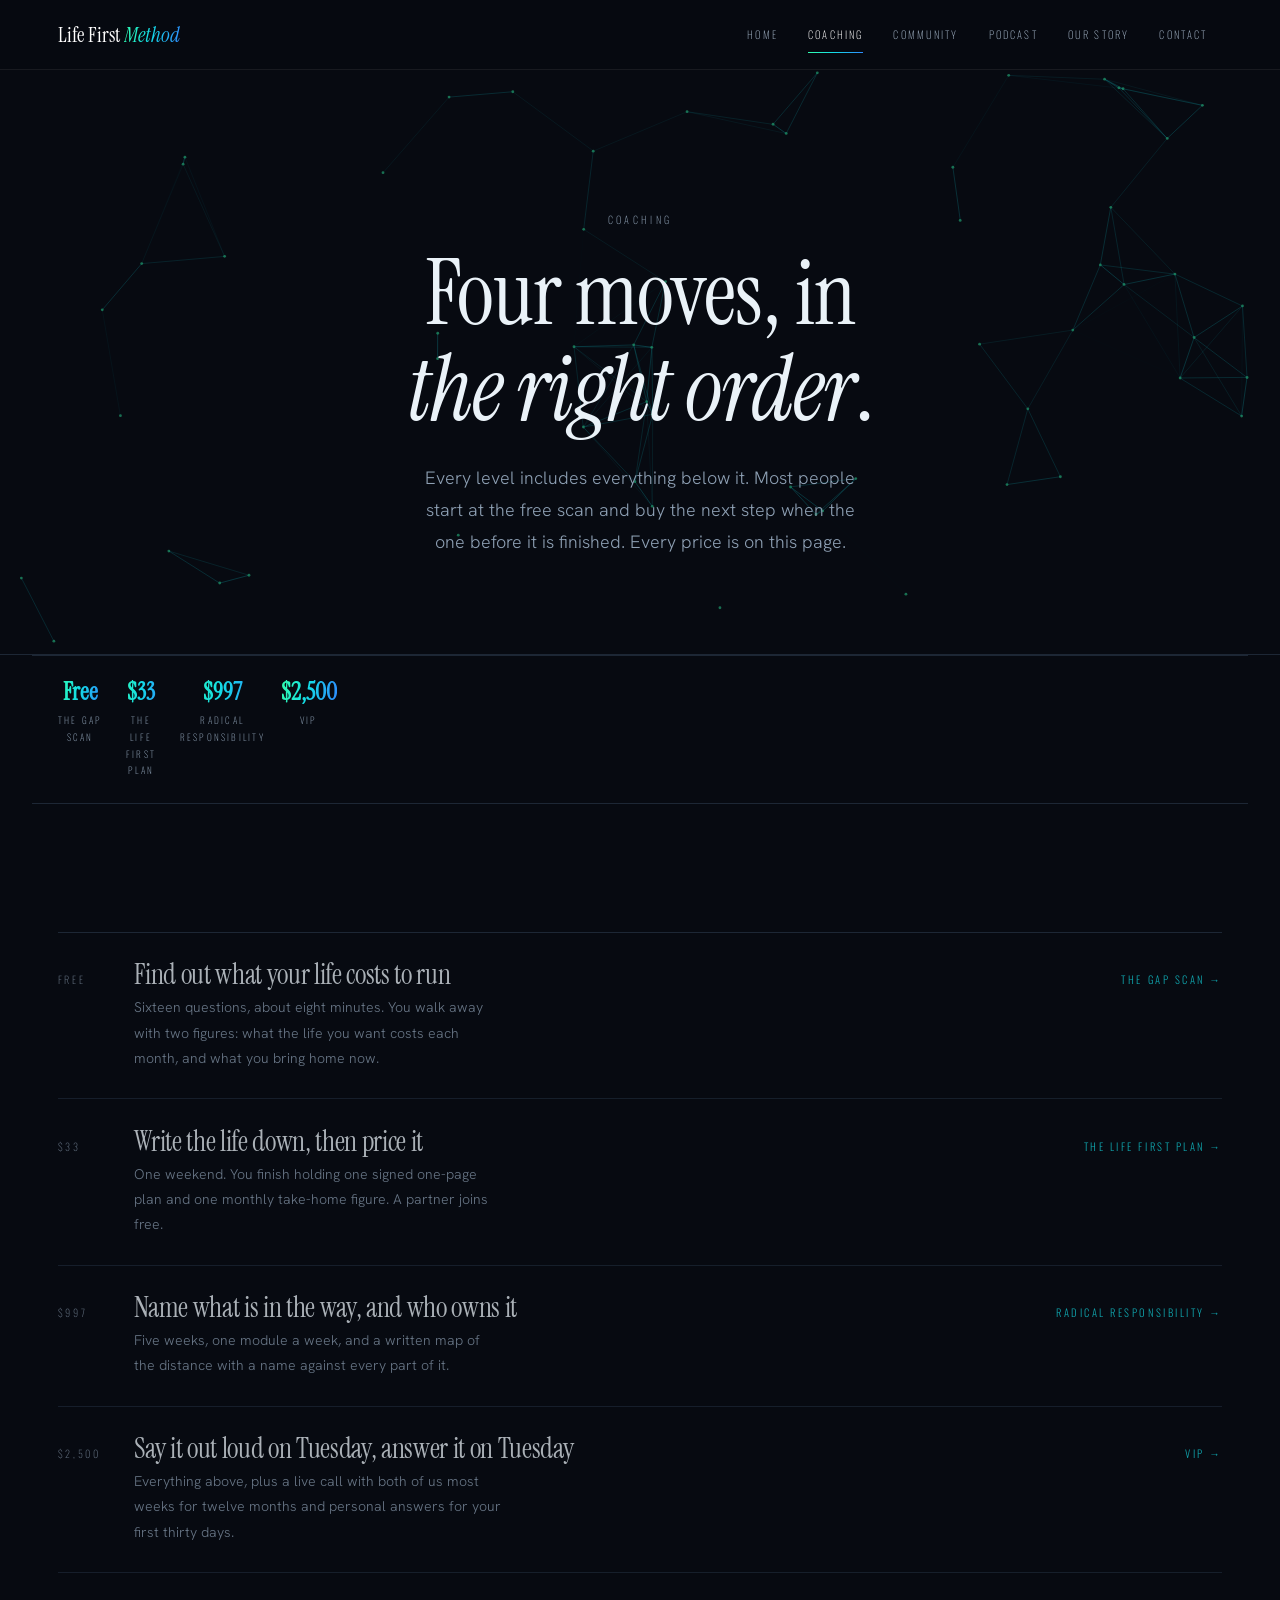
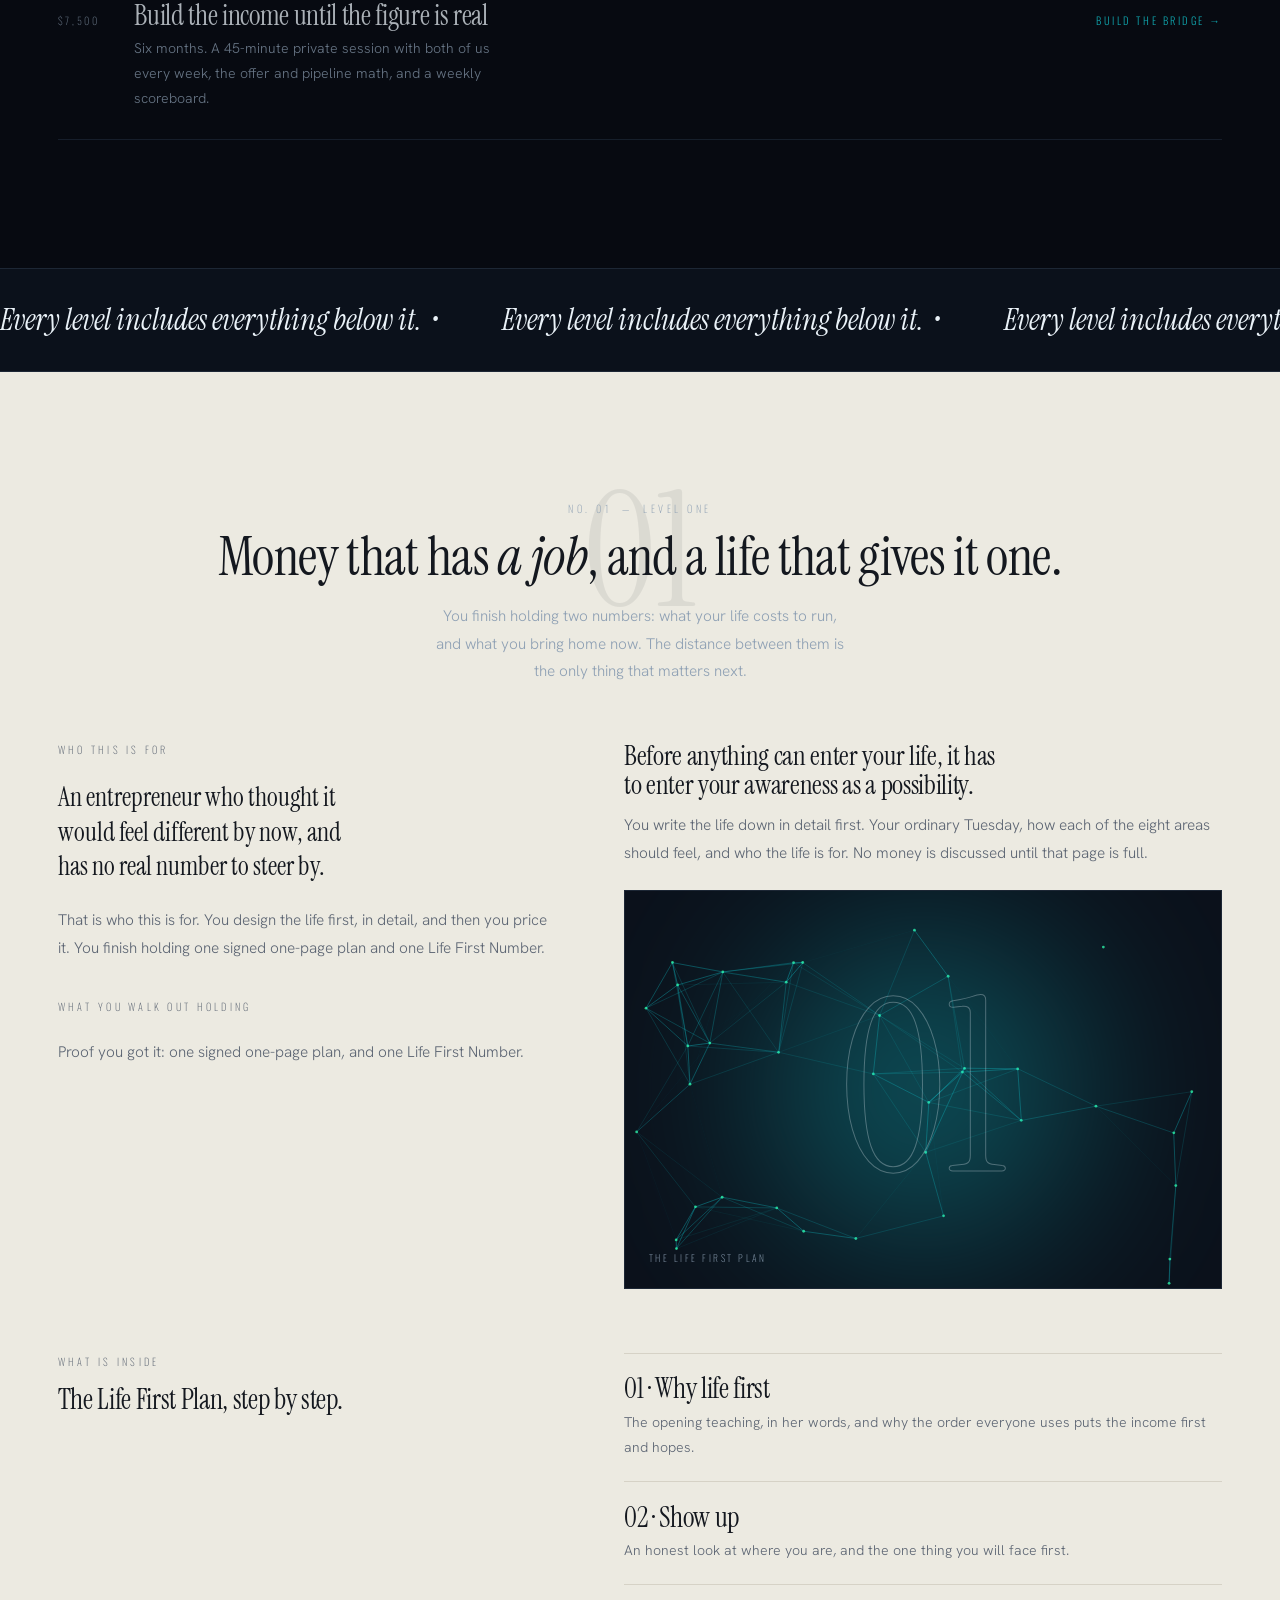
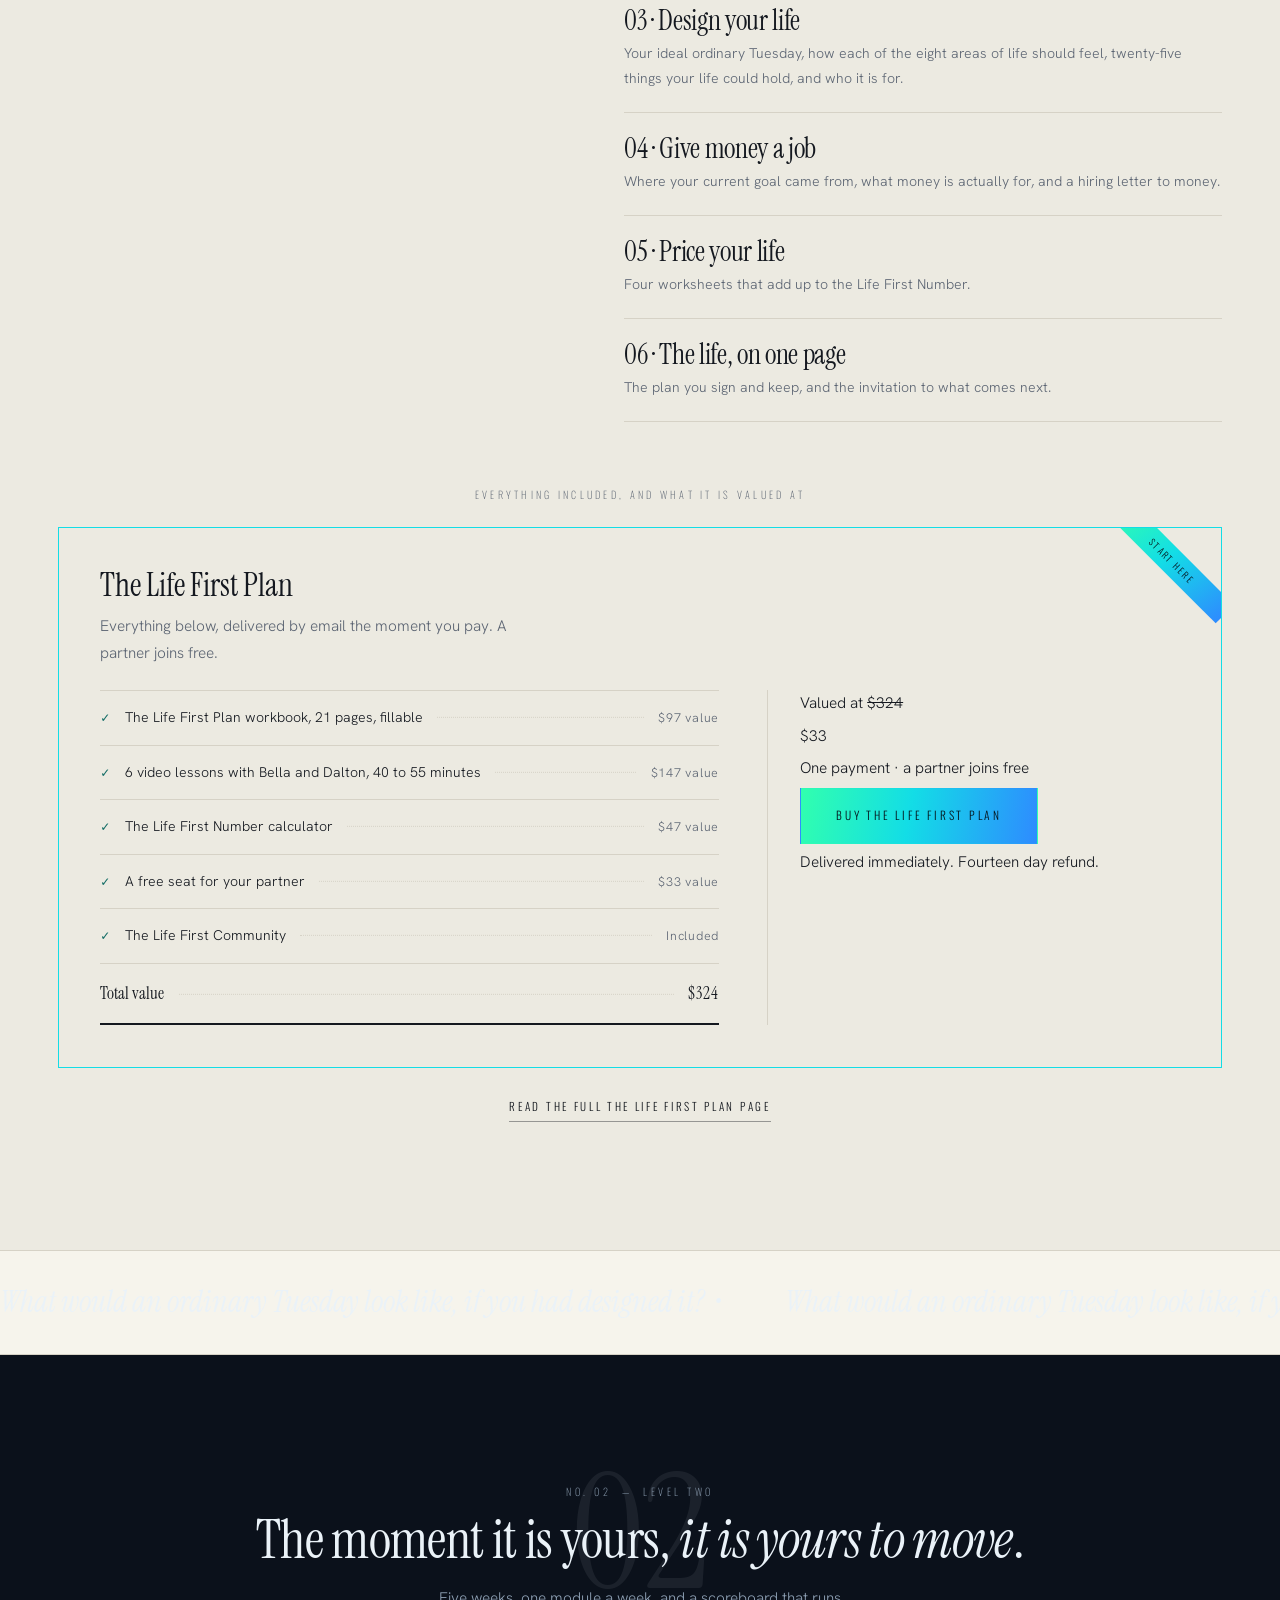
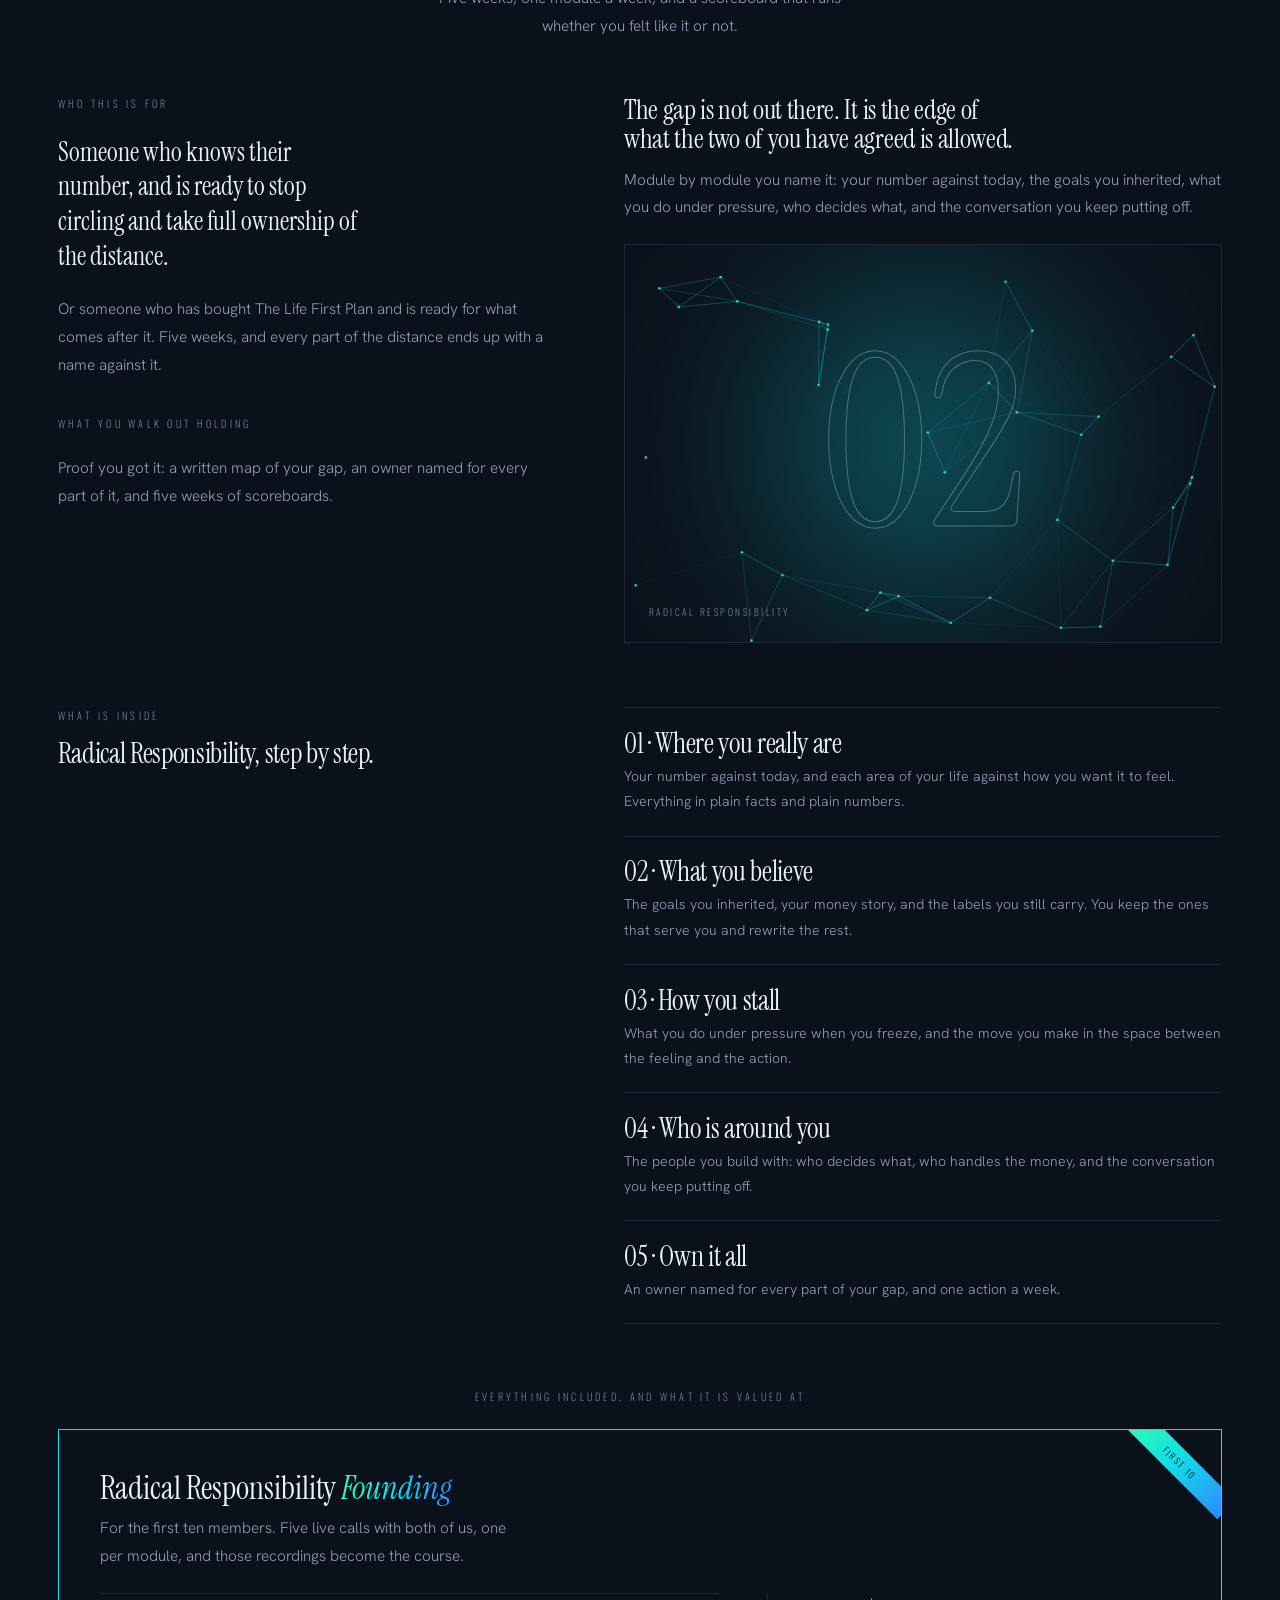
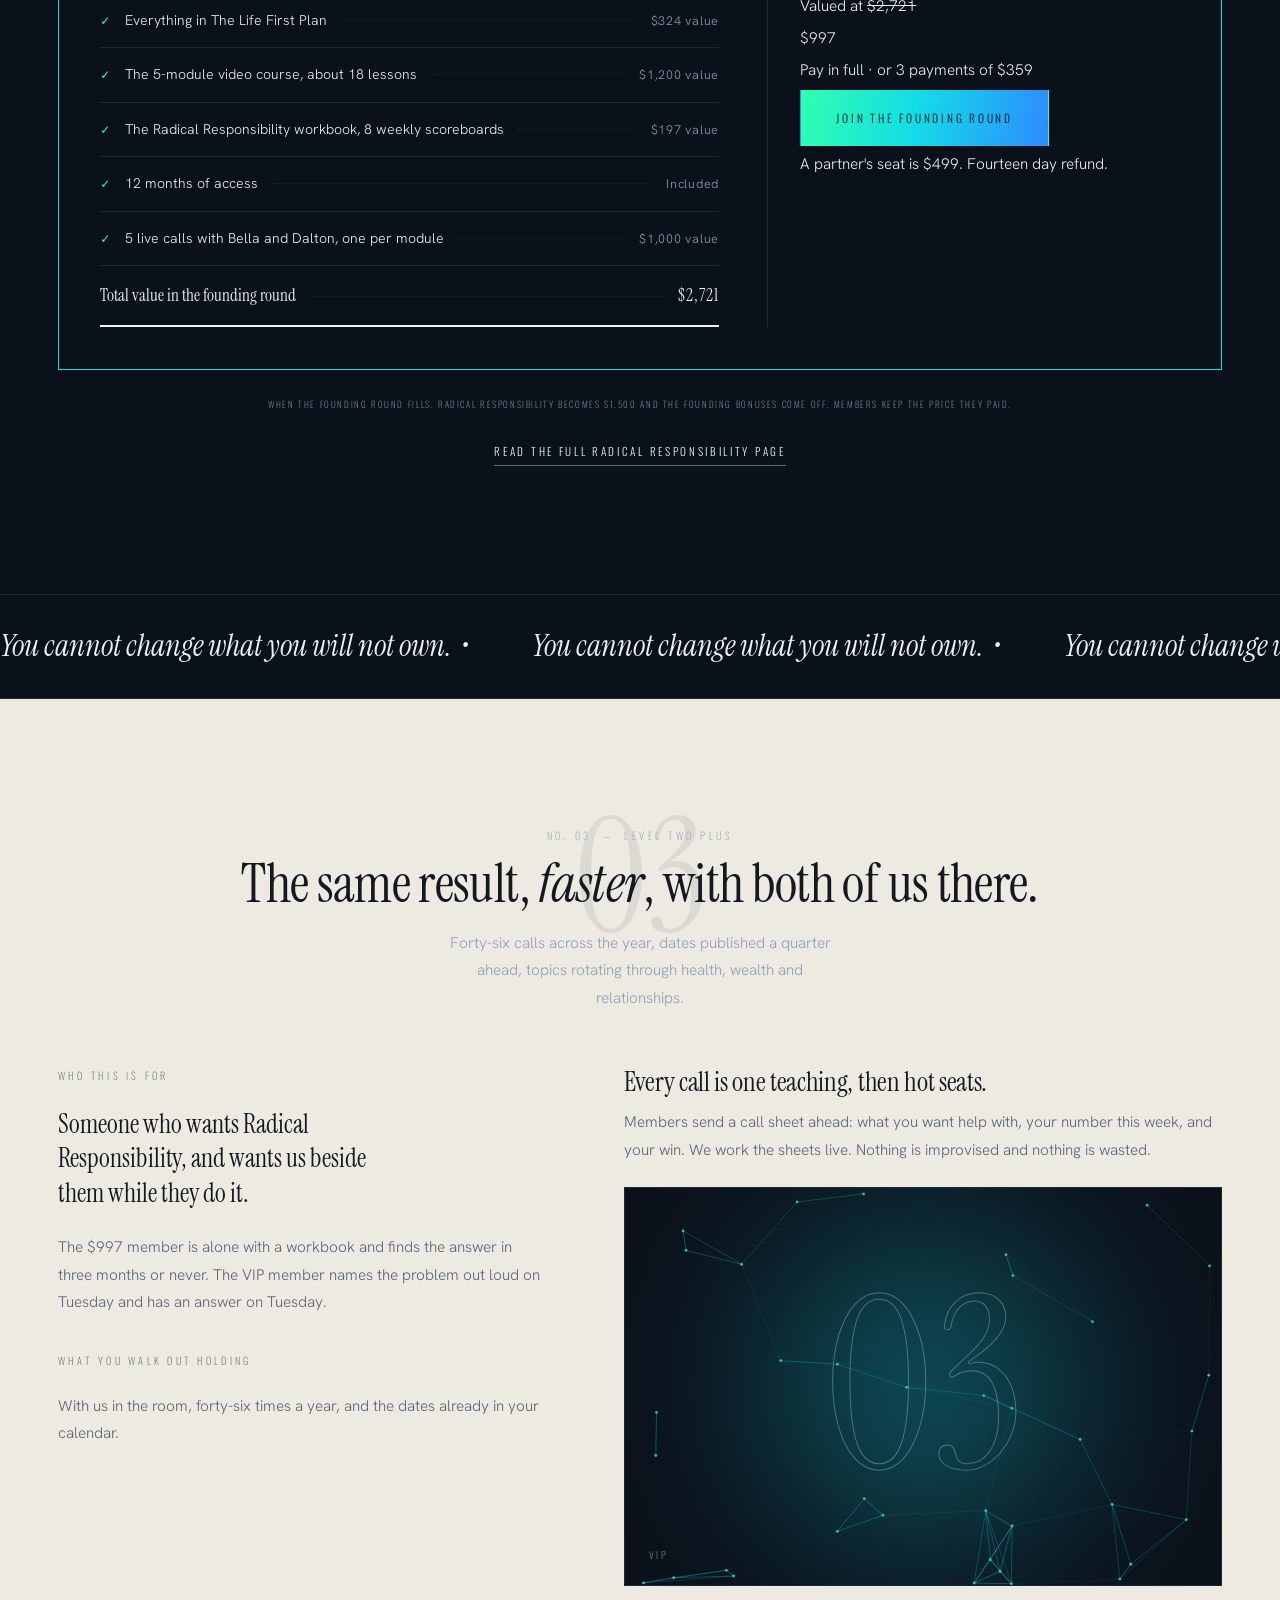
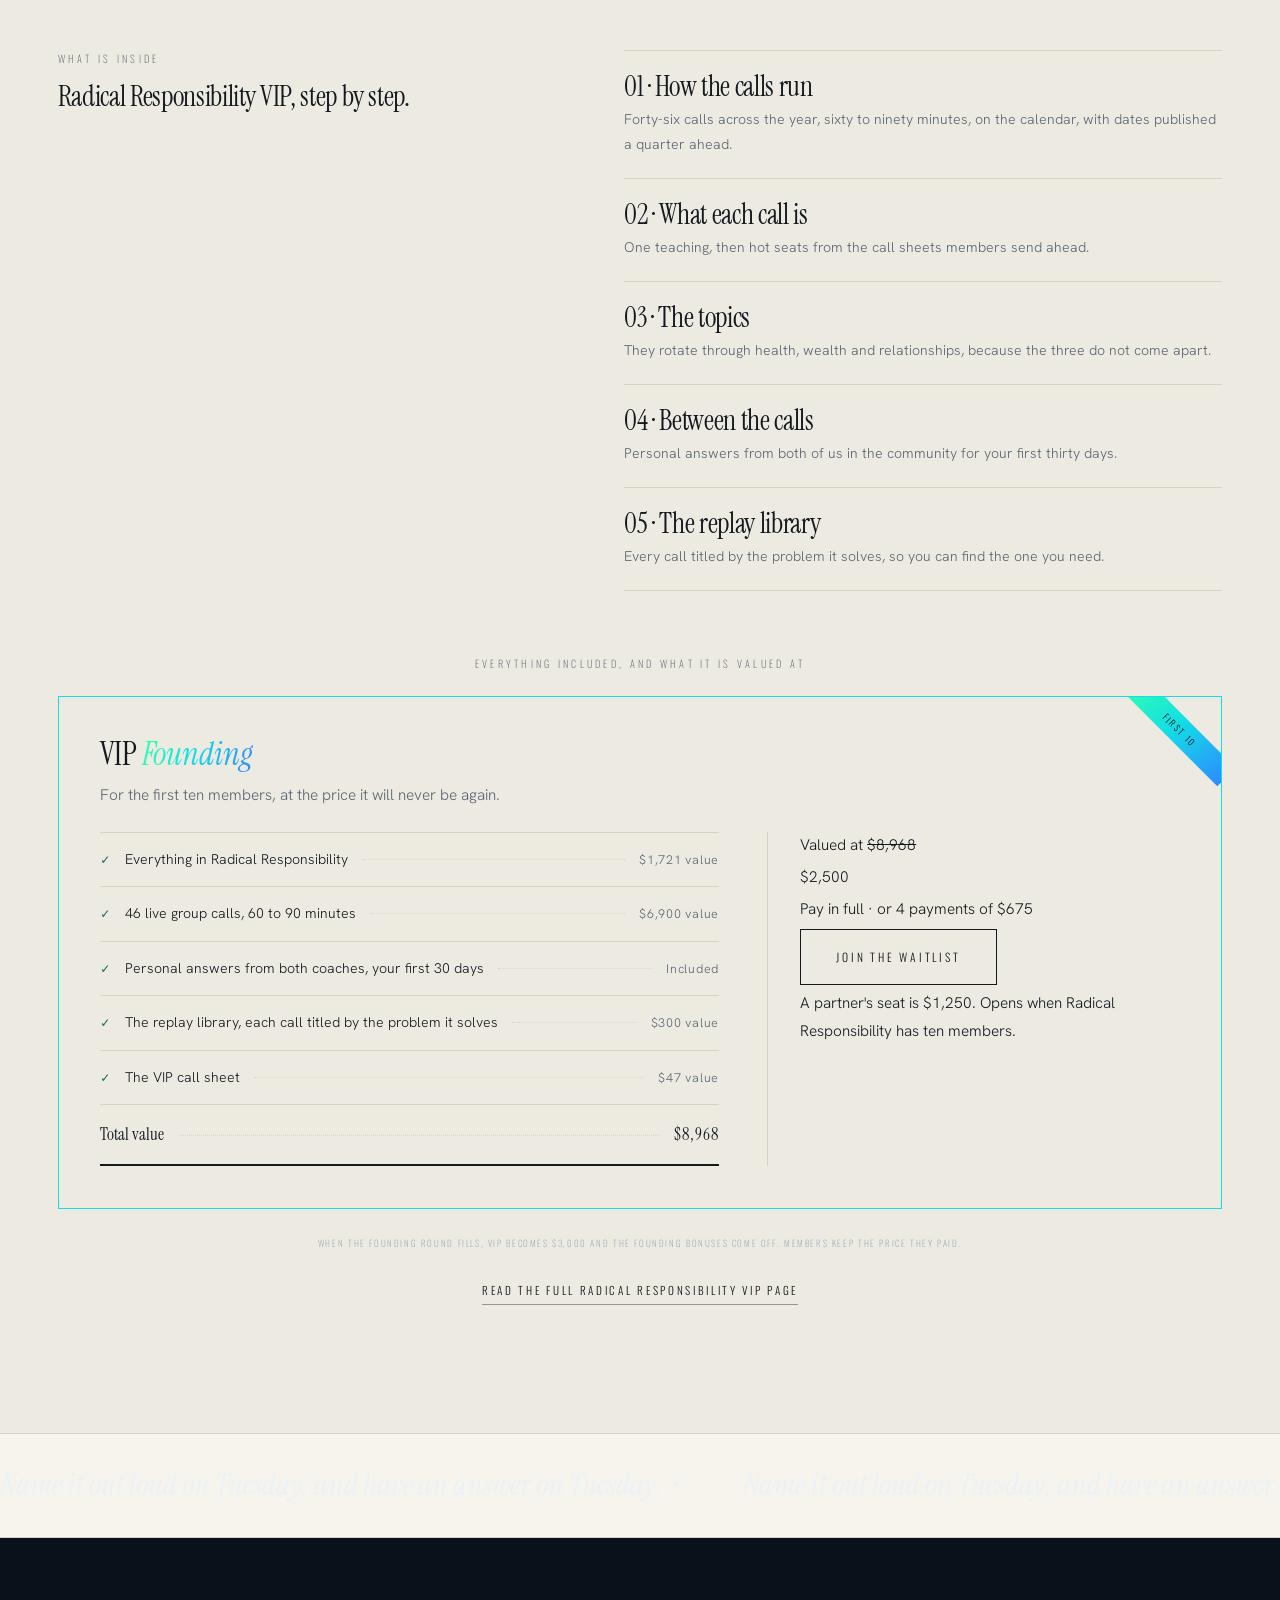
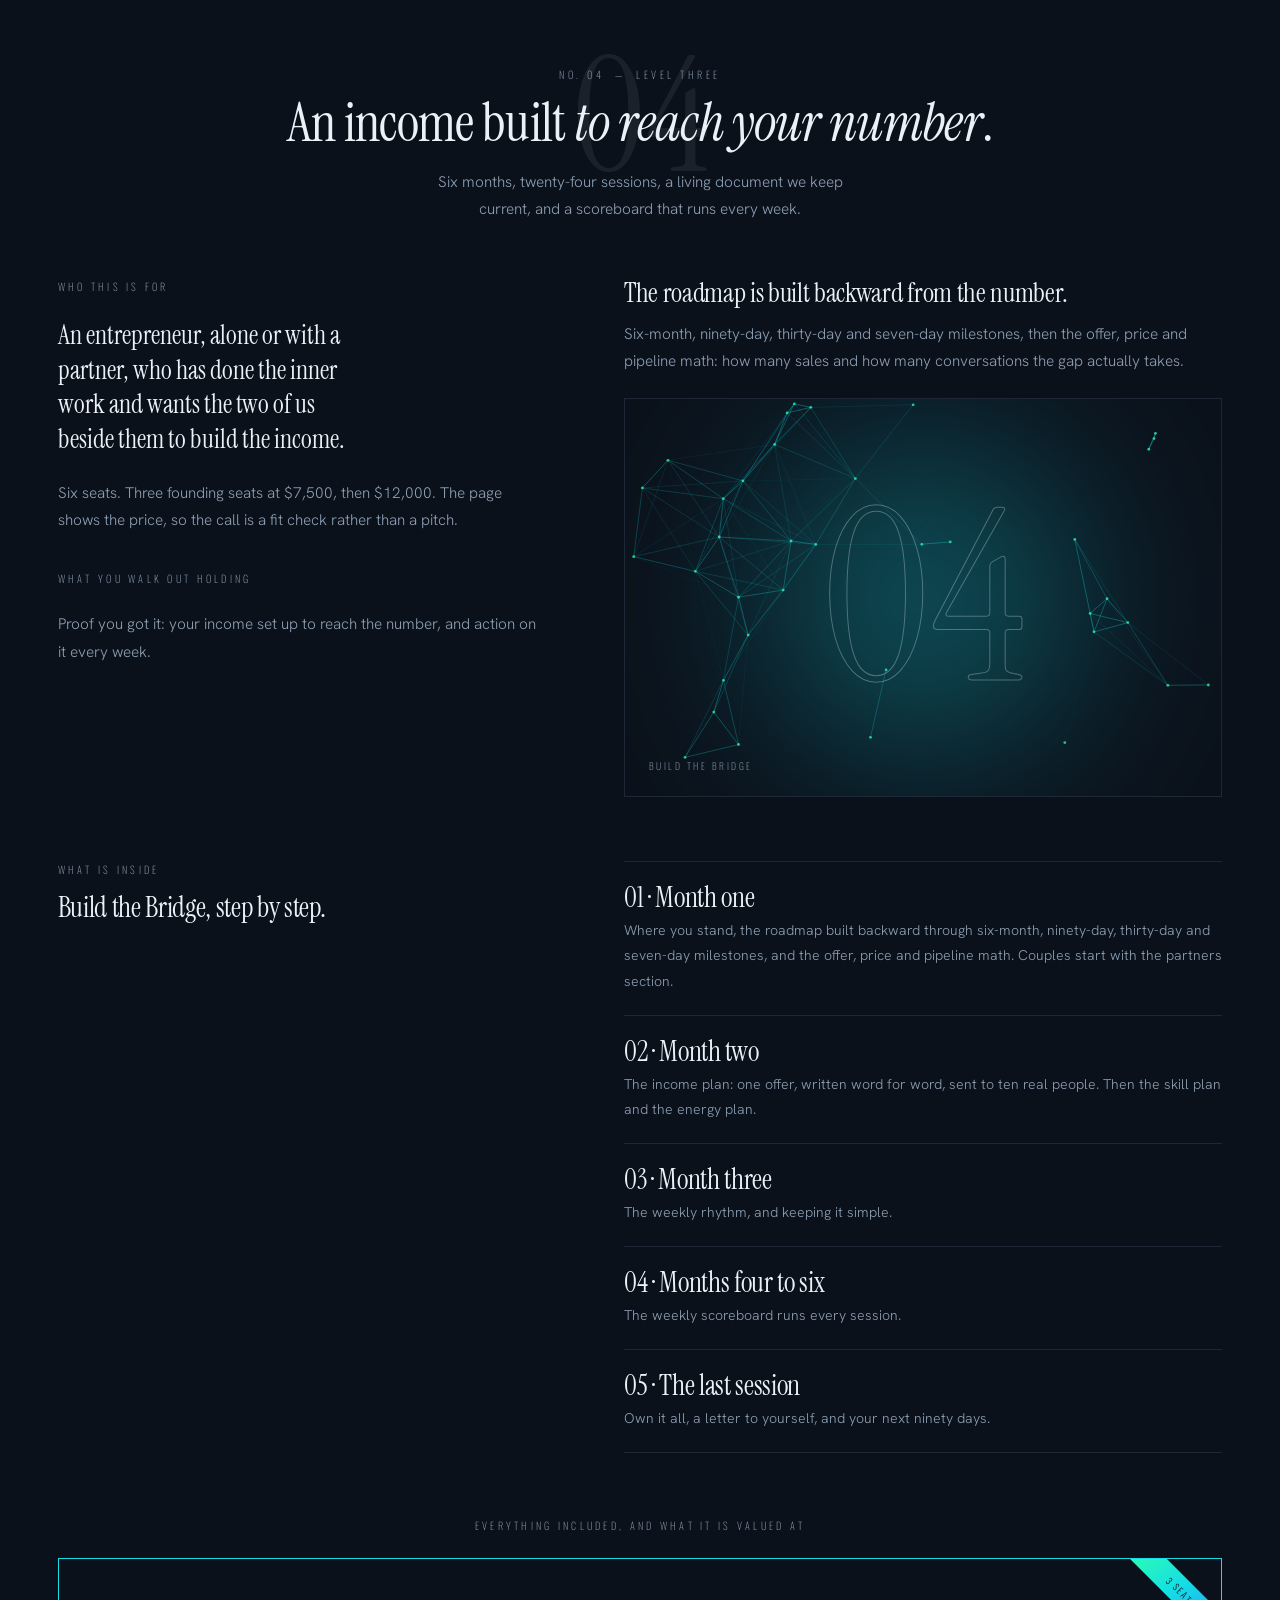
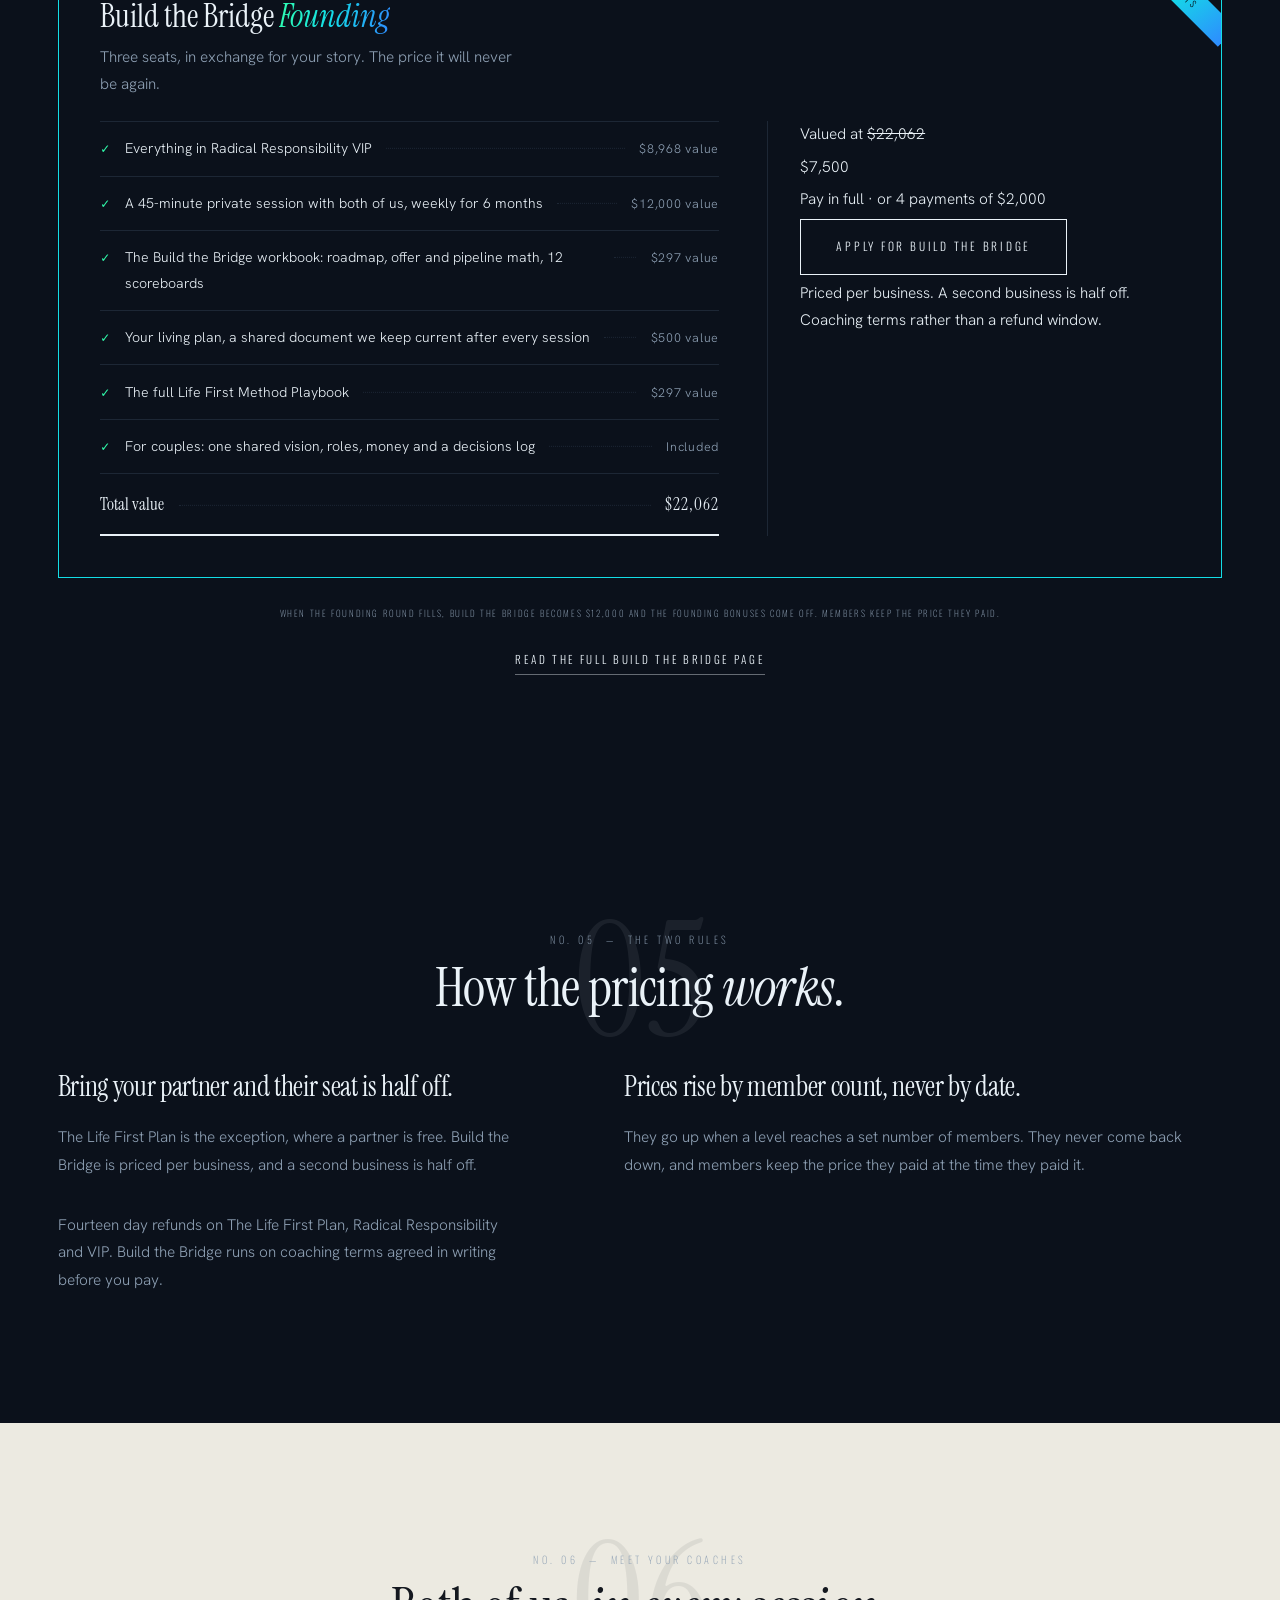
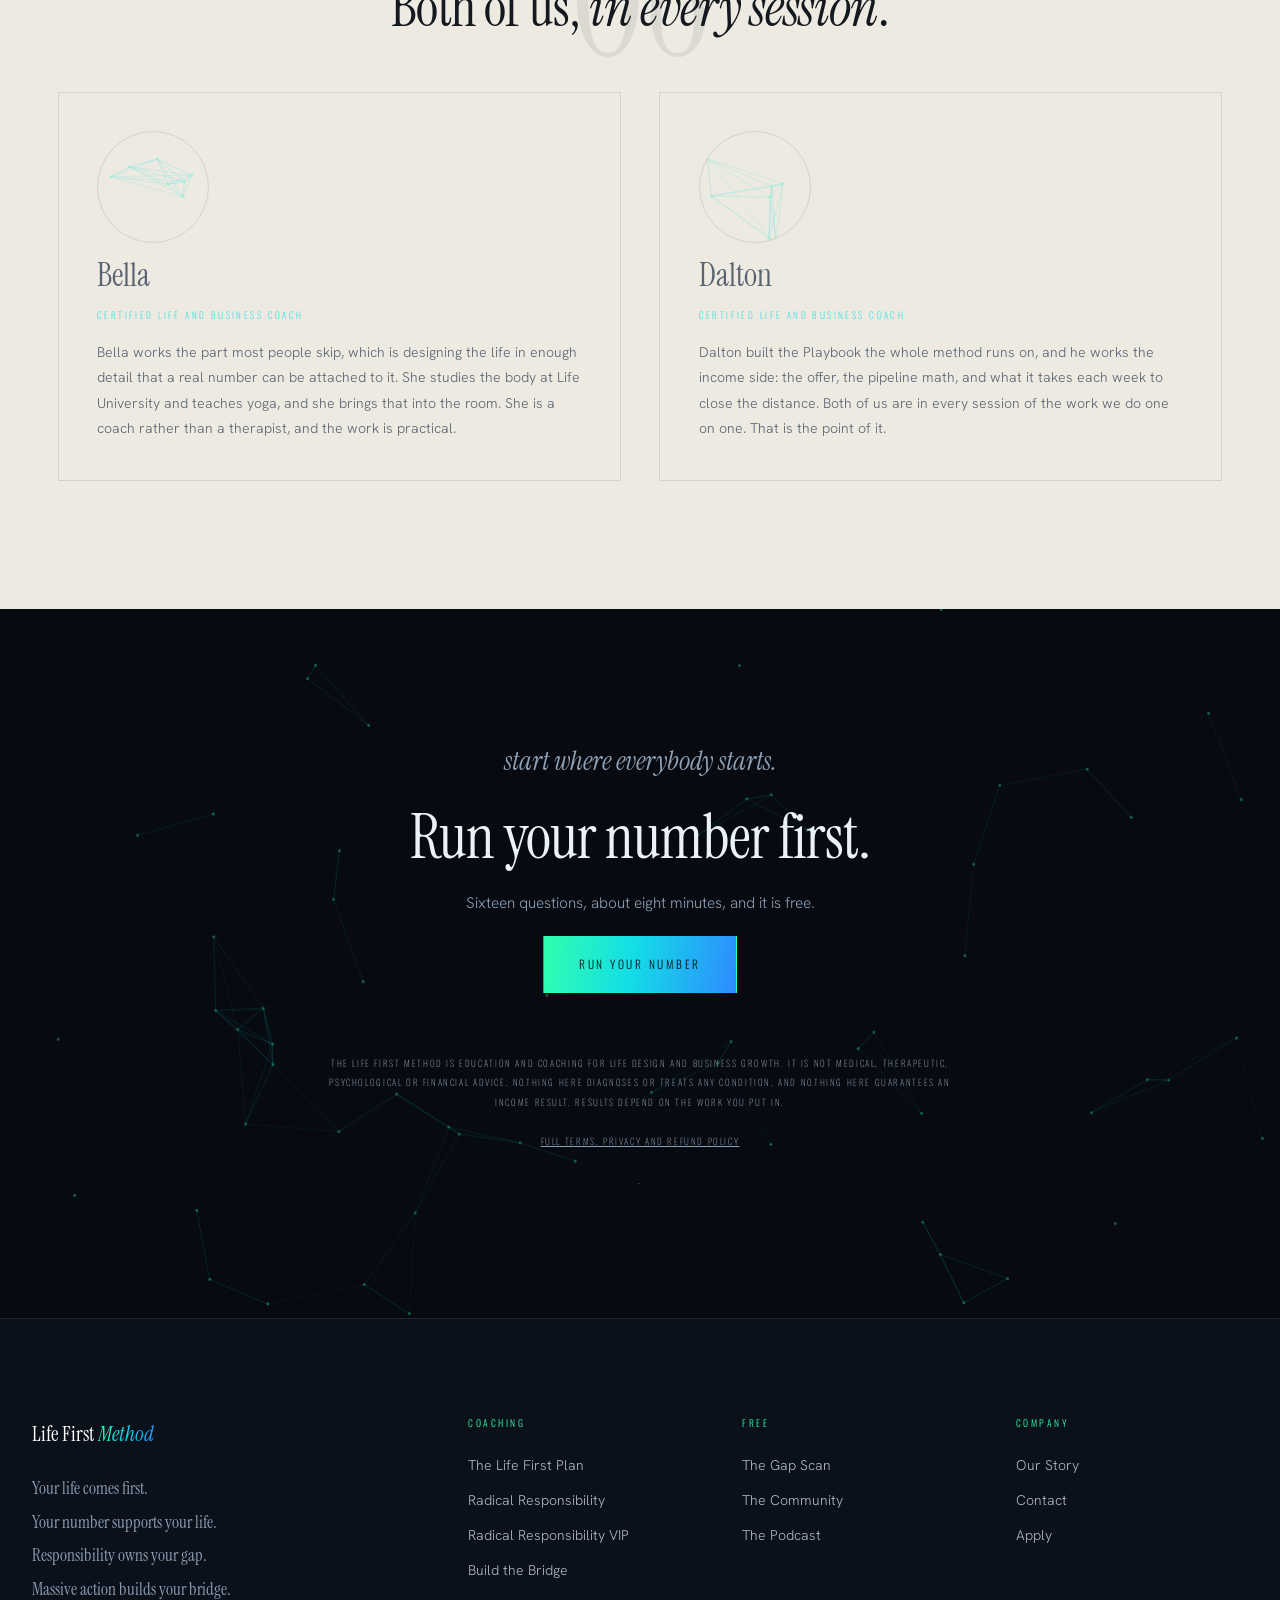
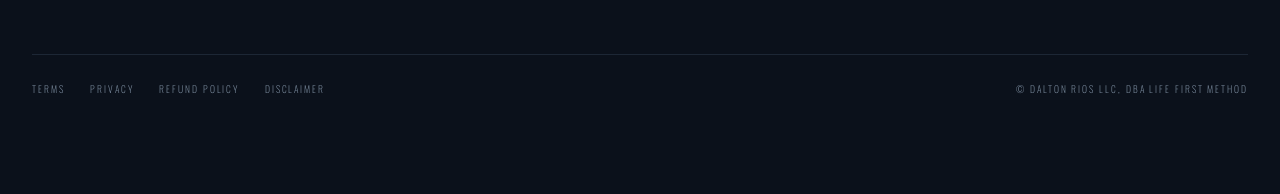
==== commit 0f47f147: "Coaching page: one buyable card per level, VIP named VIP Showing founding and standard side by side " ====
--- a/work.html
+++ b/work.html
@@ -59,7 +59,7 @@
   </div>
 
   <p class="label rev" style="text-align:center;margin-bottom:1.4rem">Everything included, and what it is valued at</p>
-  <div class="plan hot rev"><span class="ribbon">First 10</span><p class="ptitle">Radical Responsibility <em>Founding</em></p><p class="soft" style="margin-top:.7rem;max-width:46ch">For the first ten members. Five live calls with both of us, one per module, and those recordings become the course.</p><div class="planbody"><div><div class="stackbox"><div class="srow"><span class="tick">&#10003;</span><span class="what">Everything in The Life First Plan</span><span class="dots"></span><span class="val">$324 value</span></div><div class="srow"><span class="tick">&#10003;</span><span class="what">The 5-module video course, about 18 lessons</span><span class="dots"></span><span class="val">$1,200 value</span></div><div class="srow"><span class="tick">&#10003;</span><span class="what">The Radical Responsibility workbook, 8 weekly scoreboards</span><span class="dots"></span><span class="val">$197 value</span></div><div class="srow"><span class="tick">&#10003;</span><span class="what">12 months of access</span><span class="dots"></span><span class="val">Included</span></div><div class="srow"><span class="tick">&#10003;</span><span class="what">5 live calls with Bella and Dalton, one per module</span><span class="dots"></span><span class="val">$1,000 value</span></div><div class="srow total"><span class="what">Total value in the founding round</span><span class="dots"></span><span class="val">$2,721</span></div></div></div><div class="priceside"><span class="was">Valued at <s>$2,721</s></span><span class="now">$997</span><span class="terms">Pay in full &middot; or 3 payments of $359</span><a class="btn btn-key" href="https://buy.stripe.com/aFaeVda4og7P78w2J1bV60b" rel="noopener">Join the founding round</a><p class="fine">A partner's seat is $499. Fourteen day refund.</p></div></div></div><div class="plan rev"><p class="ptitle">Radical Responsibility <em>Standard</em></p><p class="soft" style="margin-top:.7rem;max-width:46ch">After the founding ten. The same five modules, as the course recorded with them.</p><div class="planbody"><div><div class="stackbox"><div class="srow"><span class="tick">&#10003;</span><span class="what">Everything in The Life First Plan</span><span class="dots"></span><span class="val">$324 value</span></div><div class="srow"><span class="tick">&#10003;</span><span class="what">The 5-module video course, about 18 lessons</span><span class="dots"></span><span class="val">$1,200 value</span></div><div class="srow"><span class="tick">&#10003;</span><span class="what">The Radical Responsibility workbook, 8 weekly scoreboards</span><span class="dots"></span><span class="val">$197 value</span></div><div class="srow"><span class="tick">&#10003;</span><span class="what">12 months of access</span><span class="dots"></span><span class="val">Included</span></div><div class="srow total"><span class="what">Total value</span><span class="dots"></span><span class="val">$1,721</span></div></div></div><div class="priceside"><span class="was">Valued at <s>$1,721</s></span><span class="now">$1,500</span><span class="terms">Pay in full &middot; or 3 payments of $540</span><a class="btn" href="#faq">Opens when the founding ten fill</a><p class="fine">A partner's seat is $750. Fourteen day refund.</p></div></div></div>
+  <div class="plan hot rev"><span class="ribbon">First 10</span><p class="ptitle">Radical Responsibility <em>Founding</em></p><p class="soft" style="margin-top:.7rem;max-width:46ch">For the first ten members. Five live calls with both of us, one per module, and those recordings become the course.</p><div class="planbody"><div><div class="stackbox"><div class="srow"><span class="tick">&#10003;</span><span class="what">Everything in The Life First Plan</span><span class="dots"></span><span class="val">$324 value</span></div><div class="srow"><span class="tick">&#10003;</span><span class="what">The 5-module video course, about 18 lessons</span><span class="dots"></span><span class="val">$1,200 value</span></div><div class="srow"><span class="tick">&#10003;</span><span class="what">The Radical Responsibility workbook, 8 weekly scoreboards</span><span class="dots"></span><span class="val">$197 value</span></div><div class="srow"><span class="tick">&#10003;</span><span class="what">12 months of access</span><span class="dots"></span><span class="val">Included</span></div><div class="srow"><span class="tick">&#10003;</span><span class="what">5 live calls with Bella and Dalton, one per module</span><span class="dots"></span><span class="val">$1,000 value</span></div><div class="srow total"><span class="what">Total value in the founding round</span><span class="dots"></span><span class="val">$2,721</span></div></div></div><div class="priceside"><span class="was">Valued at <s>$2,721</s></span><span class="now">$997</span><span class="terms">Pay in full &middot; or 3 payments of $359</span><a class="btn btn-key" href="https://buy.stripe.com/aFaeVda4og7P78w2J1bV60b" rel="noopener">Join the founding round</a><p class="fine">A partner's seat is $499. Fourteen day refund.</p></div></div></div><p class="fineprint rev" style="text-align:center;margin-top:1rem">When the founding round fills, Radical Responsibility becomes $1,500 and the founding bonuses come off. Members keep the price they paid.</p>
   <div style="text-align:center;margin-top:1.4rem"><a class="link rev" href="radical.html">Read the full Radical Responsibility page</a></div>
 </div></section>
 <div class="marq" aria-hidden="true"><div><span>You cannot change what you will not own. &nbsp;&bull;&nbsp; </span><span>You cannot change what you will not own. &nbsp;&bull;&nbsp; </span><span>You cannot change what you will not own. &nbsp;&bull;&nbsp; </span></div></div>
@@ -86,7 +86,7 @@
   </div>
 
   <p class="label rev" style="text-align:center;margin-bottom:1.4rem">Everything included, and what it is valued at</p>
-  <div class="plan hot rev"><span class="ribbon">First 10</span><p class="ptitle">Radical Responsibility <em>VIP Founding</em></p><p class="soft" style="margin-top:.7rem;max-width:46ch">For the first ten members, at the price it will never be again.</p><div class="planbody"><div><div class="stackbox"><div class="srow"><span class="tick">&#10003;</span><span class="what">Everything in Radical Responsibility</span><span class="dots"></span><span class="val">$1,721 value</span></div><div class="srow"><span class="tick">&#10003;</span><span class="what">46 live group calls, 60 to 90 minutes</span><span class="dots"></span><span class="val">$6,900 value</span></div><div class="srow"><span class="tick">&#10003;</span><span class="what">Personal answers from both coaches, your first 30 days</span><span class="dots"></span><span class="val">Included</span></div><div class="srow"><span class="tick">&#10003;</span><span class="what">The replay library, each call titled by the problem it solves</span><span class="dots"></span><span class="val">$300 value</span></div><div class="srow"><span class="tick">&#10003;</span><span class="what">The VIP call sheet</span><span class="dots"></span><span class="val">$47 value</span></div><div class="srow total"><span class="what">Total value</span><span class="dots"></span><span class="val">$8,968</span></div></div></div><div class="priceside"><span class="was">Valued at <s>$8,968</s></span><span class="now">$2,500</span><span class="terms">Pay in full &middot; or 4 payments of $675</span><a class="btn" href="#faq">Join the waitlist</a><p class="fine">A partner's seat is $1,250. Opens when Radical Responsibility has ten members.</p></div></div></div><div class="plan rev"><p class="ptitle">Radical Responsibility <em>VIP</em></p><p class="soft" style="margin-top:.7rem;max-width:46ch">After the founding ten. The same forty-six calls, the same room.</p><div class="planbody"><div><div class="stackbox"><div class="srow"><span class="tick">&#10003;</span><span class="what">Everything in Radical Responsibility</span><span class="dots"></span><span class="val">$1,721 value</span></div><div class="srow"><span class="tick">&#10003;</span><span class="what">46 live group calls, 60 to 90 minutes</span><span class="dots"></span><span class="val">$6,900 value</span></div><div class="srow"><span class="tick">&#10003;</span><span class="what">The replay library</span><span class="dots"></span><span class="val">$300 value</span></div><div class="srow"><span class="tick">&#10003;</span><span class="what">The VIP call sheet</span><span class="dots"></span><span class="val">$47 value</span></div><div class="srow total"><span class="what">Total value</span><span class="dots"></span><span class="val">$8,968</span></div></div></div><div class="priceside"><span class="was">Valued at <s>$8,968</s></span><span class="now">$3,000</span><span class="terms">Pay in full &middot; or 4 payments of $800</span><a class="btn" href="#faq">Join the waitlist</a><p class="fine">A partner's seat is $1,500.</p></div></div></div>
+  <div class="plan hot rev"><span class="ribbon">First 10</span><p class="ptitle">VIP <em>Founding</em></p><p class="soft" style="margin-top:.7rem;max-width:46ch">For the first ten members, at the price it will never be again.</p><div class="planbody"><div><div class="stackbox"><div class="srow"><span class="tick">&#10003;</span><span class="what">Everything in Radical Responsibility</span><span class="dots"></span><span class="val">$1,721 value</span></div><div class="srow"><span class="tick">&#10003;</span><span class="what">46 live group calls, 60 to 90 minutes</span><span class="dots"></span><span class="val">$6,900 value</span></div><div class="srow"><span class="tick">&#10003;</span><span class="what">Personal answers from both coaches, your first 30 days</span><span class="dots"></span><span class="val">Included</span></div><div class="srow"><span class="tick">&#10003;</span><span class="what">The replay library, each call titled by the problem it solves</span><span class="dots"></span><span class="val">$300 value</span></div><div class="srow"><span class="tick">&#10003;</span><span class="what">The VIP call sheet</span><span class="dots"></span><span class="val">$47 value</span></div><div class="srow total"><span class="what">Total value</span><span class="dots"></span><span class="val">$8,968</span></div></div></div><div class="priceside"><span class="was">Valued at <s>$8,968</s></span><span class="now">$2,500</span><span class="terms">Pay in full &middot; or 4 payments of $675</span><a class="btn" href="#faq">Join the waitlist</a><p class="fine">A partner's seat is $1,250. Opens when Radical Responsibility has ten members.</p></div></div></div><p class="fineprint rev" style="text-align:center;margin-top:1rem">When the founding round fills, VIP becomes $3,000 and the founding bonuses come off. Members keep the price they paid.</p>
   <div style="text-align:center;margin-top:1.4rem"><a class="link rev" href="vip.html">Read the full Radical Responsibility VIP page</a></div>
 </div></section>
 <div class="marq" aria-hidden="true"><div><span>Name it out loud on Tuesday, and have an answer on Tuesday. &nbsp;&bull;&nbsp; </span><span>Name it out loud on Tuesday, and have an answer on Tuesday. &nbsp;&bull;&nbsp; </span><span>Name it out loud on Tuesday, and have an answer on Tuesday. &nbsp;&bull;&nbsp; </span></div></div>
@@ -113,7 +113,7 @@
   </div>
 
   <p class="label rev" style="text-align:center;margin-bottom:1.4rem">Everything included, and what it is valued at</p>
-  <div class="plan hot rev"><span class="ribbon">3 seats</span><p class="ptitle">Build the Bridge <em>Founding</em></p><p class="soft" style="margin-top:.7rem;max-width:46ch">Three seats, in exchange for your story. The price it will never be again.</p><div class="planbody"><div><div class="stackbox"><div class="srow"><span class="tick">&#10003;</span><span class="what">Everything in Radical Responsibility VIP</span><span class="dots"></span><span class="val">$8,968 value</span></div><div class="srow"><span class="tick">&#10003;</span><span class="what">A 45-minute private session with both of us, weekly for 6 months</span><span class="dots"></span><span class="val">$12,000 value</span></div><div class="srow"><span class="tick">&#10003;</span><span class="what">The Build the Bridge workbook: roadmap, offer and pipeline math, 12 scoreboards</span><span class="dots"></span><span class="val">$297 value</span></div><div class="srow"><span class="tick">&#10003;</span><span class="what">Your living plan, a shared document we keep current after every session</span><span class="dots"></span><span class="val">$500 value</span></div><div class="srow"><span class="tick">&#10003;</span><span class="what">The full Life First Method Playbook</span><span class="dots"></span><span class="val">$297 value</span></div><div class="srow"><span class="tick">&#10003;</span><span class="what">For couples: one shared vision, roles, money and a decisions log</span><span class="dots"></span><span class="val">Included</span></div><div class="srow total"><span class="what">Total value</span><span class="dots"></span><span class="val">$22,062</span></div></div></div><div class="priceside"><span class="was">Valued at <s>$22,062</s></span><span class="now">$7,500</span><span class="terms">Pay in full &middot; or 4 payments of $2,000</span><a class="btn" href="#faq">Apply for Build the Bridge</a><p class="fine">Priced per business. A second business is half off. Coaching terms rather than a refund window.</p></div></div></div><div class="plan rev"><p class="ptitle">Build the Bridge <em>Standard</em></p><p class="soft" style="margin-top:.7rem;max-width:46ch">After the founding three. The same six months, the same two coaches.</p><div class="planbody"><div><div class="stackbox"><div class="srow"><span class="tick">&#10003;</span><span class="what">Everything in Radical Responsibility VIP</span><span class="dots"></span><span class="val">$8,968 value</span></div><div class="srow"><span class="tick">&#10003;</span><span class="what">A 45-minute private session with both of us, weekly for 6 months</span><span class="dots"></span><span class="val">$12,000 value</span></div><div class="srow"><span class="tick">&#10003;</span><span class="what">The Build the Bridge workbook</span><span class="dots"></span><span class="val">$297 value</span></div><div class="srow"><span class="tick">&#10003;</span><span class="what">Your living plan</span><span class="dots"></span><span class="val">$500 value</span></div><div class="srow"><span class="tick">&#10003;</span><span class="what">The full Life First Method Playbook</span><span class="dots"></span><span class="val">$297 value</span></div><div class="srow total"><span class="what">Total value</span><span class="dots"></span><span class="val">$22,062</span></div></div></div><div class="priceside"><span class="was">Valued at <s>$22,062</s></span><span class="now">$12,000</span><span class="terms">Pay in full &middot; or 4 payments of $3,200</span><a class="btn" href="#faq">Apply for Build the Bridge</a><p class="fine">Rises to $15,000 once there is a waitlist.</p></div></div></div>
+  <div class="plan hot rev"><span class="ribbon">3 seats</span><p class="ptitle">Build the Bridge <em>Founding</em></p><p class="soft" style="margin-top:.7rem;max-width:46ch">Three seats, in exchange for your story. The price it will never be again.</p><div class="planbody"><div><div class="stackbox"><div class="srow"><span class="tick">&#10003;</span><span class="what">Everything in Radical Responsibility VIP</span><span class="dots"></span><span class="val">$8,968 value</span></div><div class="srow"><span class="tick">&#10003;</span><span class="what">A 45-minute private session with both of us, weekly for 6 months</span><span class="dots"></span><span class="val">$12,000 value</span></div><div class="srow"><span class="tick">&#10003;</span><span class="what">The Build the Bridge workbook: roadmap, offer and pipeline math, 12 scoreboards</span><span class="dots"></span><span class="val">$297 value</span></div><div class="srow"><span class="tick">&#10003;</span><span class="what">Your living plan, a shared document we keep current after every session</span><span class="dots"></span><span class="val">$500 value</span></div><div class="srow"><span class="tick">&#10003;</span><span class="what">The full Life First Method Playbook</span><span class="dots"></span><span class="val">$297 value</span></div><div class="srow"><span class="tick">&#10003;</span><span class="what">For couples: one shared vision, roles, money and a decisions log</span><span class="dots"></span><span class="val">Included</span></div><div class="srow total"><span class="what">Total value</span><span class="dots"></span><span class="val">$22,062</span></div></div></div><div class="priceside"><span class="was">Valued at <s>$22,062</s></span><span class="now">$7,500</span><span class="terms">Pay in full &middot; or 4 payments of $2,000</span><a class="btn" href="#faq">Apply for Build the Bridge</a><p class="fine">Priced per business. A second business is half off. Coaching terms rather than a refund window.</p></div></div></div><p class="fineprint rev" style="text-align:center;margin-top:1rem">When the founding round fills, Build the Bridge becomes $12,000 and the founding bonuses come off. Members keep the price they paid.</p>
   <div style="text-align:center;margin-top:1.4rem"><a class="link rev" href="bridge.html">Read the full Build the Bridge page</a></div>
 </div></section>
 
